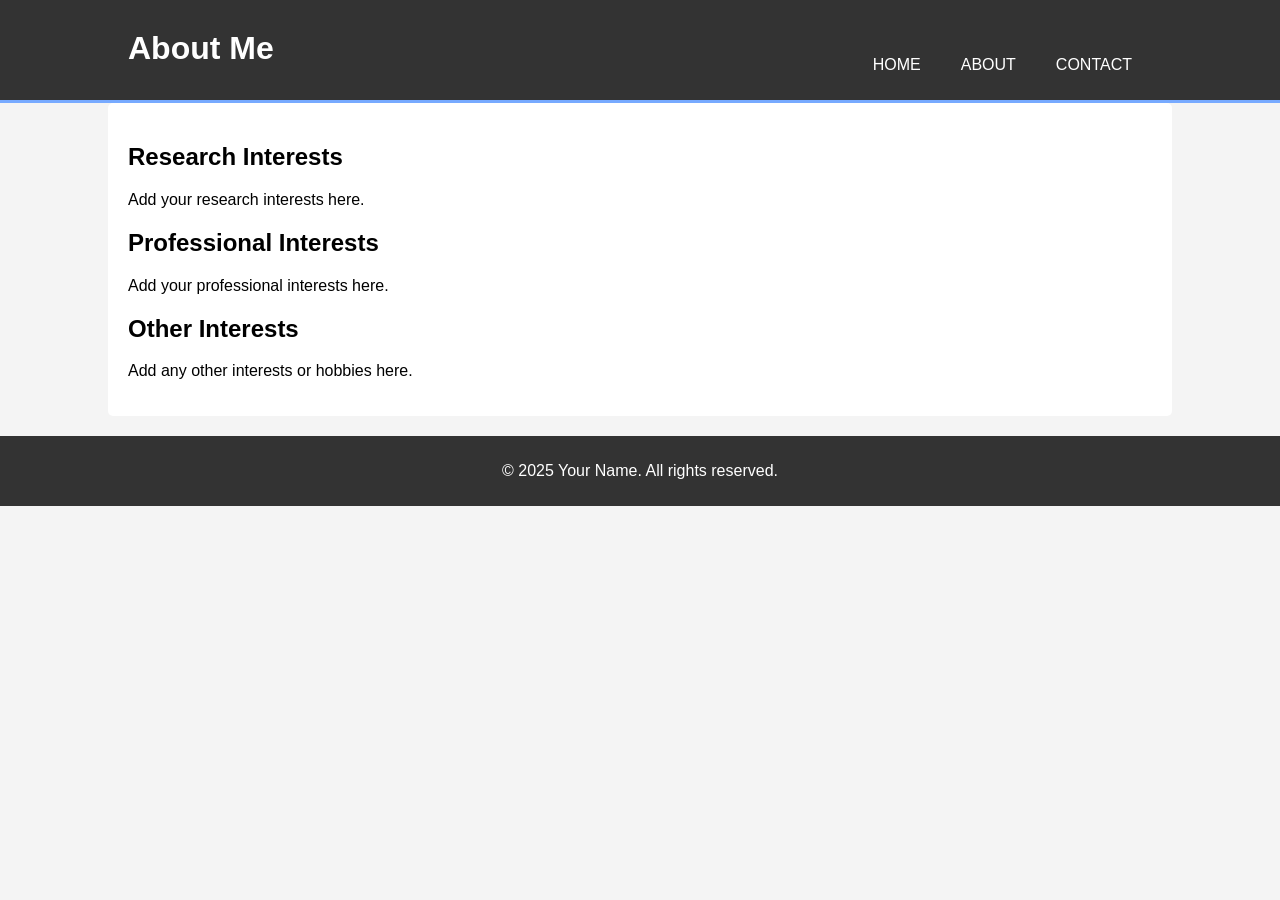
==== index.html @ 736c2801 "Create index.html" ====
<!DOCTYPE html>
<html lang="en">
<head>
    <meta charset="UTF-8">
    <meta name="viewport" content="width=device-width, initial-scale=1.0">
    <title>About Me</title>
    <style>
        body {
            font-family: Arial, sans-serif;
            margin: 0;
            padding: 0;
            background-color: #f4f4f4;
        }
        .container {
            width: 80%;
            margin: auto;
            overflow: hidden;
        }
        header {
            background: #333;
            color: #fff;
            padding-top: 30px;
            min-height: 70px;
            border-bottom: #77aaff 3px solid;
        }
        header a {
            color: #fff;
            text-decoration: none;
            text-transform: uppercase;
            font-size: 16px;
        }
        header ul {
            padding: 0;
            list-style: none;
        }
        header li {
            float: left;
            display: inline;
            padding: 0 20px 0 20px;
        }
        header #branding {
            float: left;
        }
        header #branding h1 {
            margin: 0;
        }
        header nav {
            float: right;
            margin-top: 10px;
        }
        section {
            padding: 20px;
            margin: 20px 0;
            background: #fff;
            border-radius: 5px;
        }
        footer {
            background: #333;
            color: #fff;
            text-align: center;
            padding: 10px;
            margin-top: 20px;
        }
    </style>
</head>
<body>
    <header>
        <div class="container">
            <div id="branding">
                <h1>About Me</h1>
            </div>
            <nav>
                <ul>
                    <li><a href="index.html">Home</a></li>
                    <li><a href="about.html">About</a></li>
                    <li><a href="contact.html">Contact</a></li>
                </ul>
            </nav>
        </div>
    </header>
    <section class="container">
        <h2>Research Interests</h2>
        <p>Add your research interests here.</p>
        <h2>Professional Interests</h2>
        <p>Add your professional interests here.</p>
        <h2>Other Interests</h2>
        <p>Add any other interests or hobbies here.</p>
    </section>
    <footer>
        <p>© 2025 Your Name. All rights reserved.</p>
    </footer>
</body>
</html>
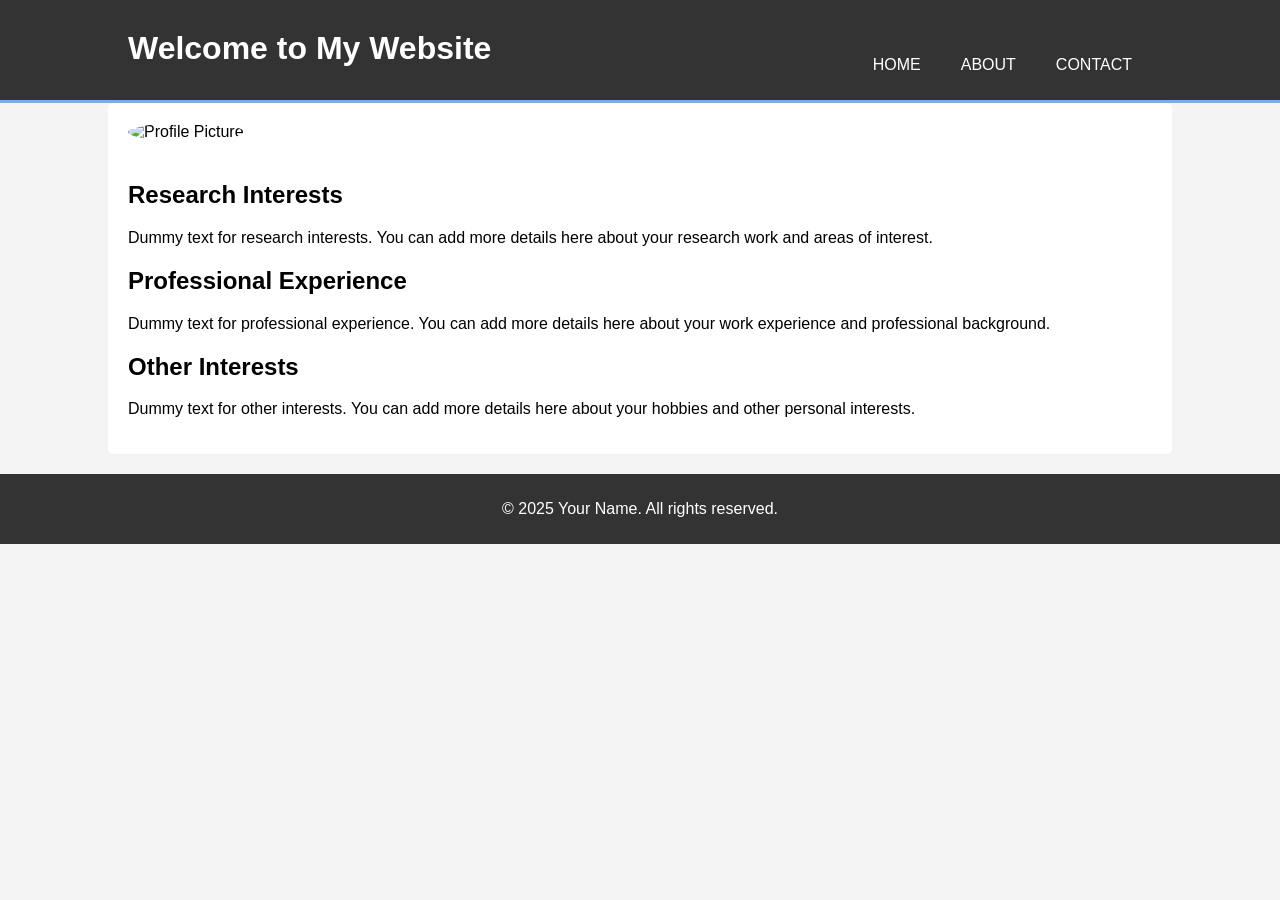
==== commit 2e8e1b10: "Update index.html" ====
--- a/index.html
+++ b/index.html
@@ -3,7 +3,7 @@
 <head>
     <meta charset="UTF-8">
     <meta name="viewport" content="width=device-width, initial-scale=1.0">
-    <title>About Me</title>
+    <title>Home</title>
     <style>
         body {
             font-family: Arial, sans-serif;
@@ -61,13 +61,19 @@
             padding: 10px;
             margin-top: 20px;
         }
+        .profile-pic {
+            width: 150px;
+            height: 150px;
+            border-radius: 50%;
+            margin-bottom: 20px;
+        }
     </style>
 </head>
 <body>
     <header>
         <div class="container">
             <div id="branding">
-                <h1>About Me</h1>
+                <h1>Welcome to My Website</h1>
             </div>
             <nav>
                 <ul>
@@ -79,12 +85,13 @@
         </div>
     </header>
     <section class="container">
+        <img src="path/to/your/profile-pic.jpg" alt="Profile Picture" class="profile-pic">
         <h2>Research Interests</h2>
-        <p>Add your research interests here.</p>
-        <h2>Professional Interests</h2>
-        <p>Add your professional interests here.</p>
+        <p>Dummy text for research interests. You can add more details here about your research work and areas of interest.</p>
+        <h2>Professional Experience</h2>
+        <p>Dummy text for professional experience. You can add more details here about your work experience and professional background.</p>
         <h2>Other Interests</h2>
-        <p>Add any other interests or hobbies here.</p>
+        <p>Dummy text for other interests. You can add more details here about your hobbies and other personal interests.</p>
     </section>
     <footer>
         <p>© 2025 Your Name. All rights reserved.</p>
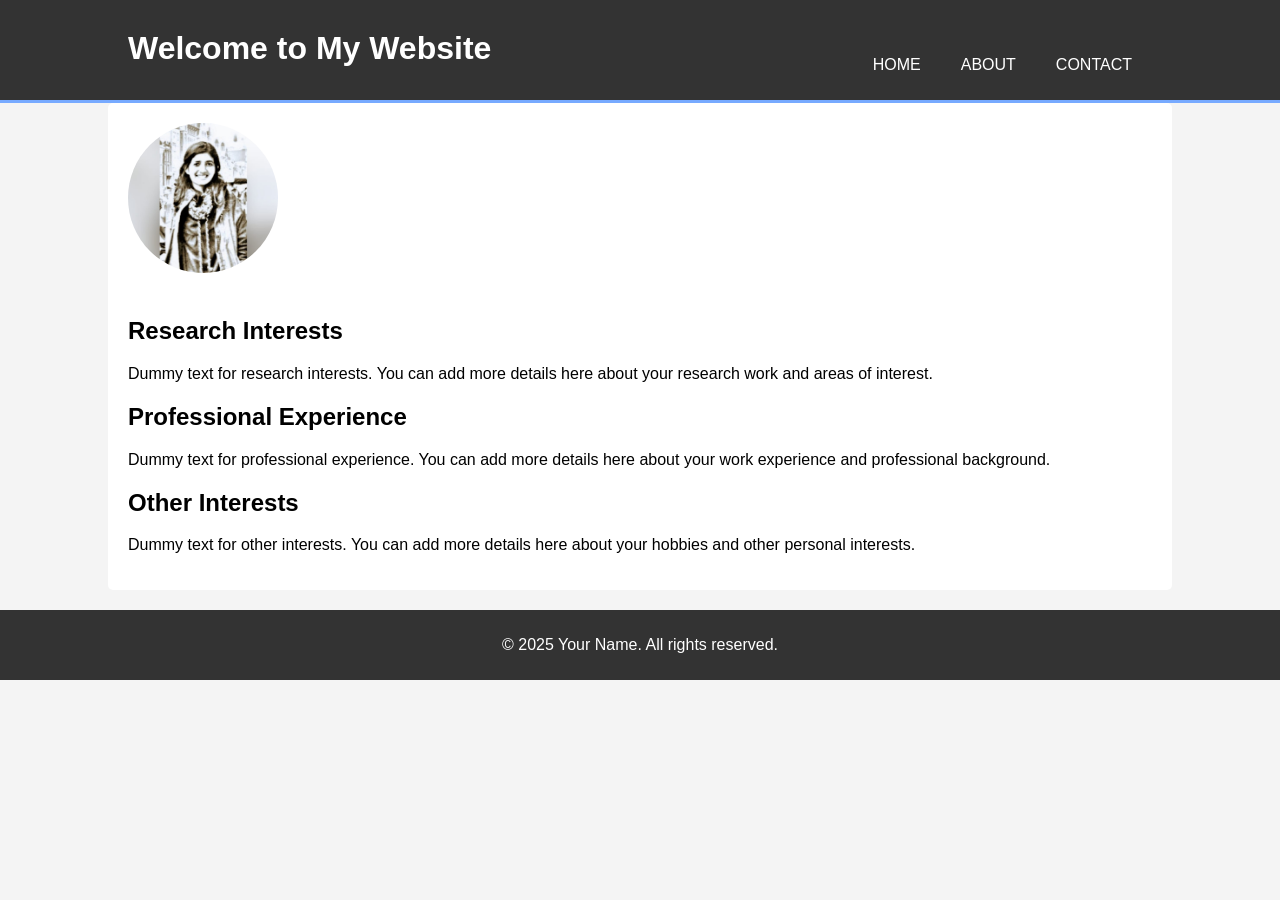
==== commit 53c422c9: "Update index.html" ====
--- a/index.html
+++ b/index.html
@@ -85,7 +85,7 @@
         </div>
     </header>
     <section class="container">
-        <img src="path/to/your/profile-pic.jpg" alt="Profile Picture" class="profile-pic">
+        <img src="profile.jpeg" alt="Profile Picture" class="profile-pic">
         <h2>Research Interests</h2>
         <p>Dummy text for research interests. You can add more details here about your research work and areas of interest.</p>
         <h2>Professional Experience</h2>
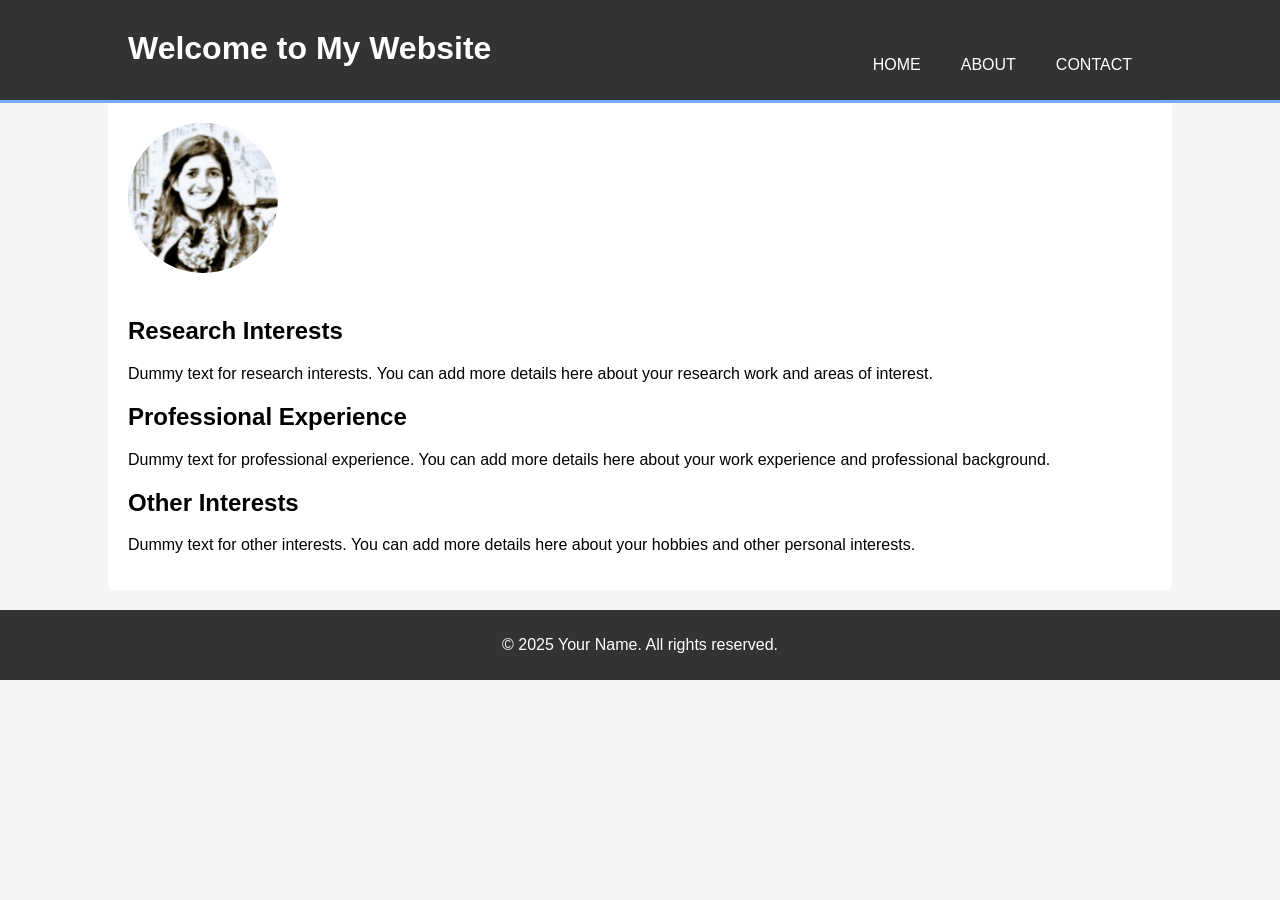
==== commit 3028a984: "Added profile pic" ====
--- a/index.html
+++ b/index.html
@@ -85,7 +85,7 @@
         </div>
     </header>
     <section class="container">
-        <img src="profile.jpeg" alt="Profile Picture" class="profile-pic">
+        <img src="profile-pic.jpeg" alt="Profile Picture" class="profile-pic">
         <h2>Research Interests</h2>
         <p>Dummy text for research interests. You can add more details here about your research work and areas of interest.</p>
         <h2>Professional Experience</h2>
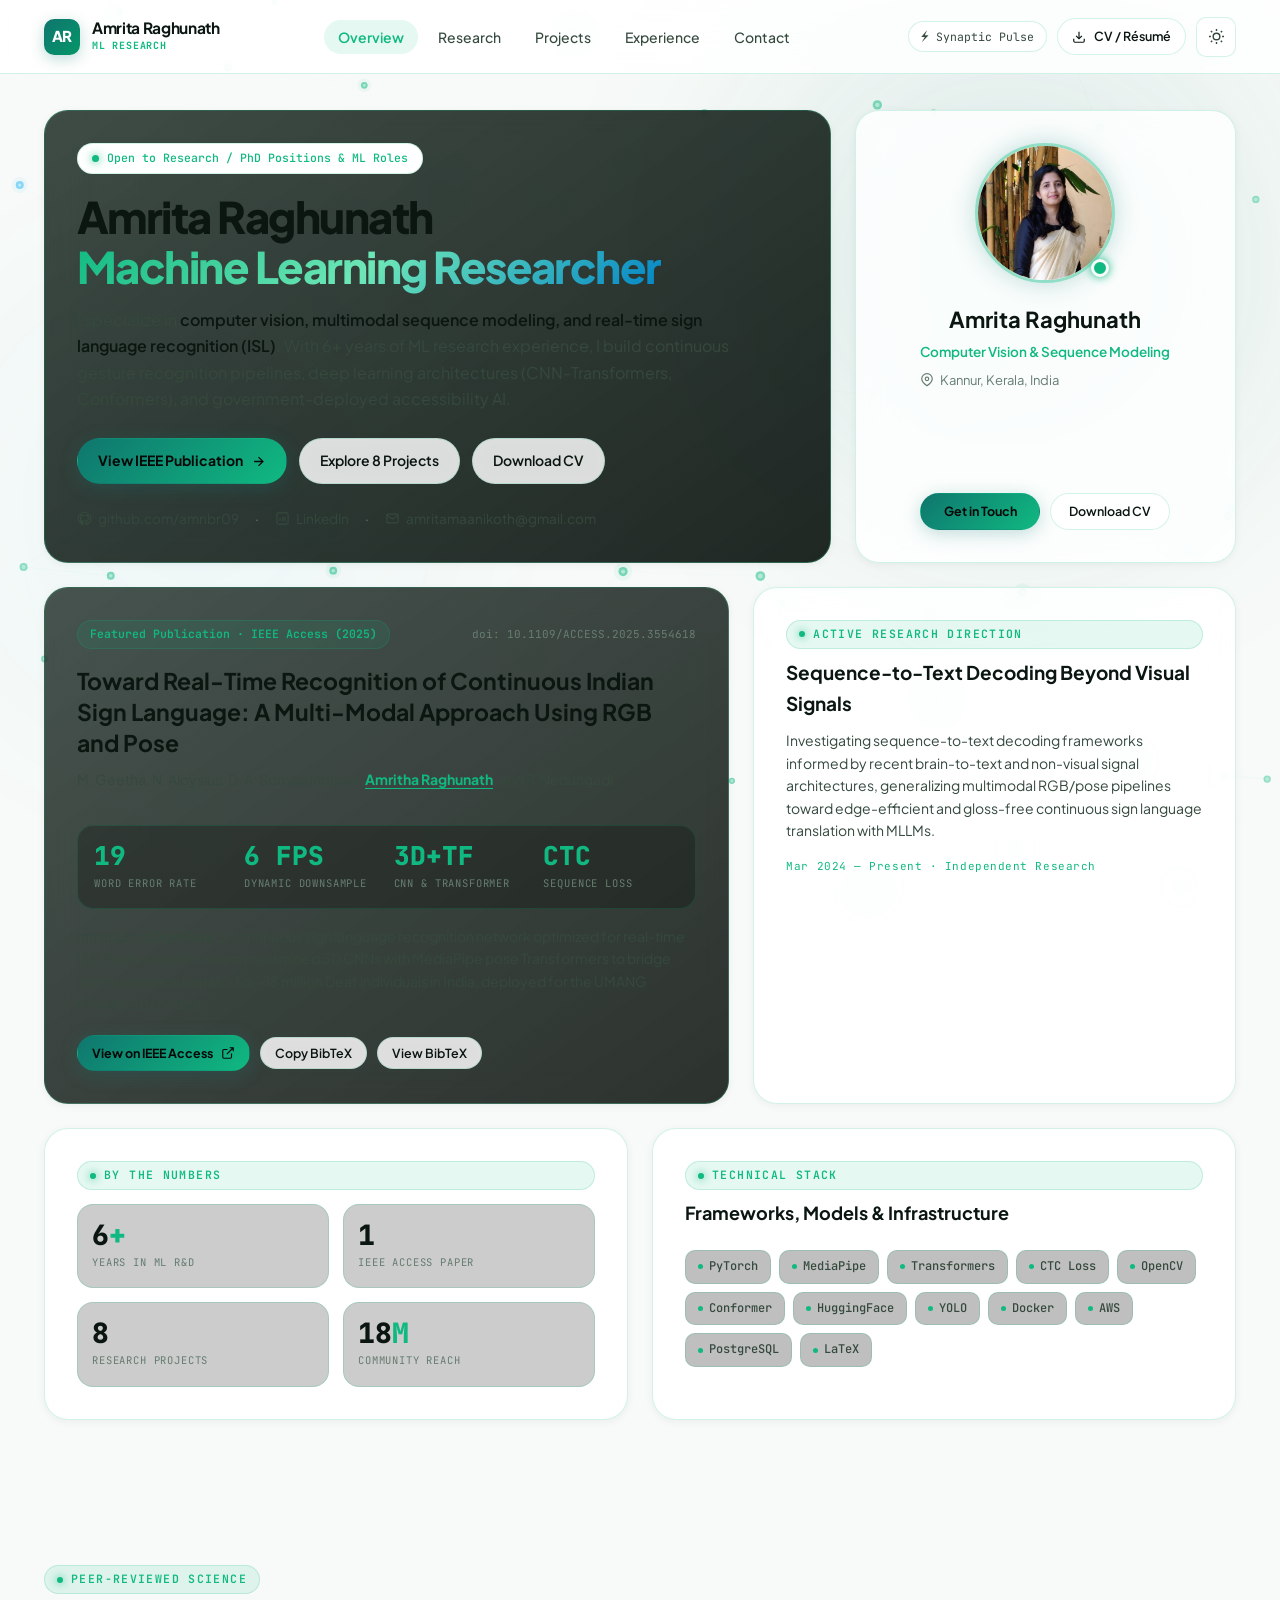
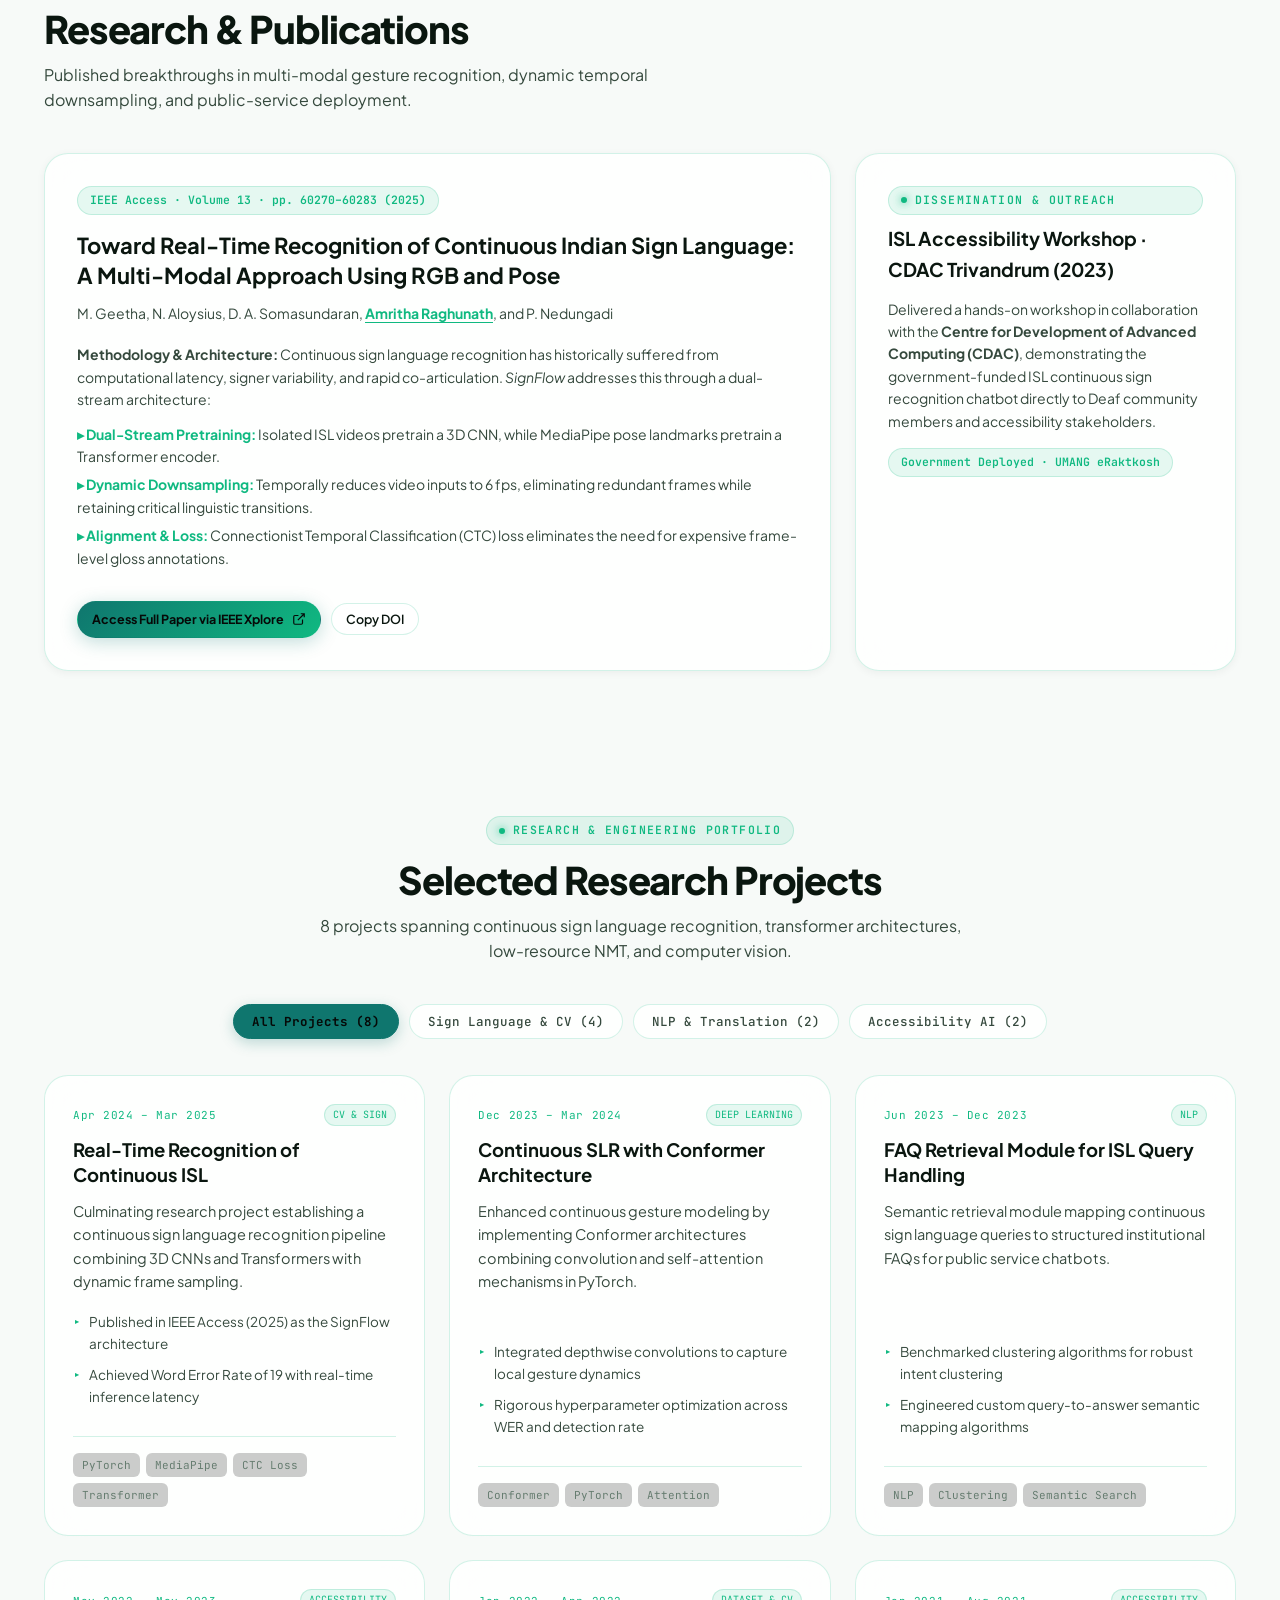
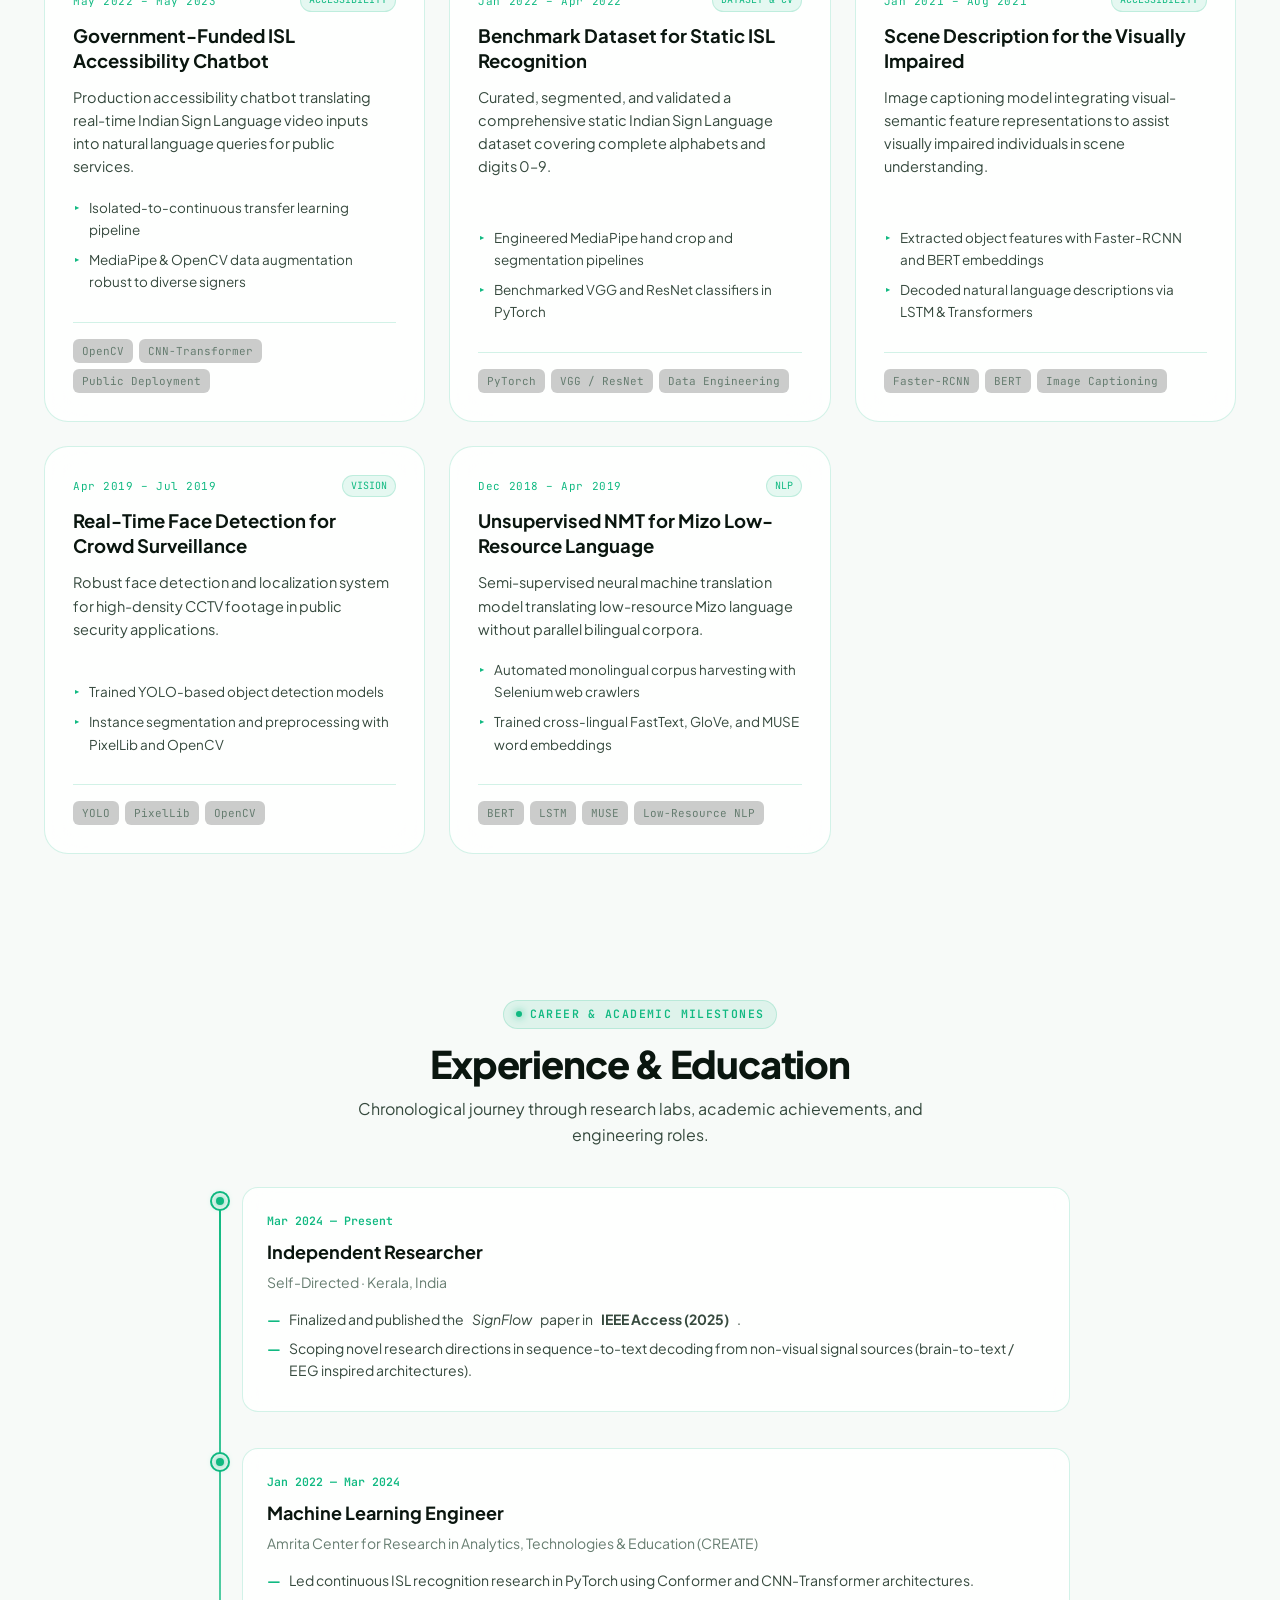
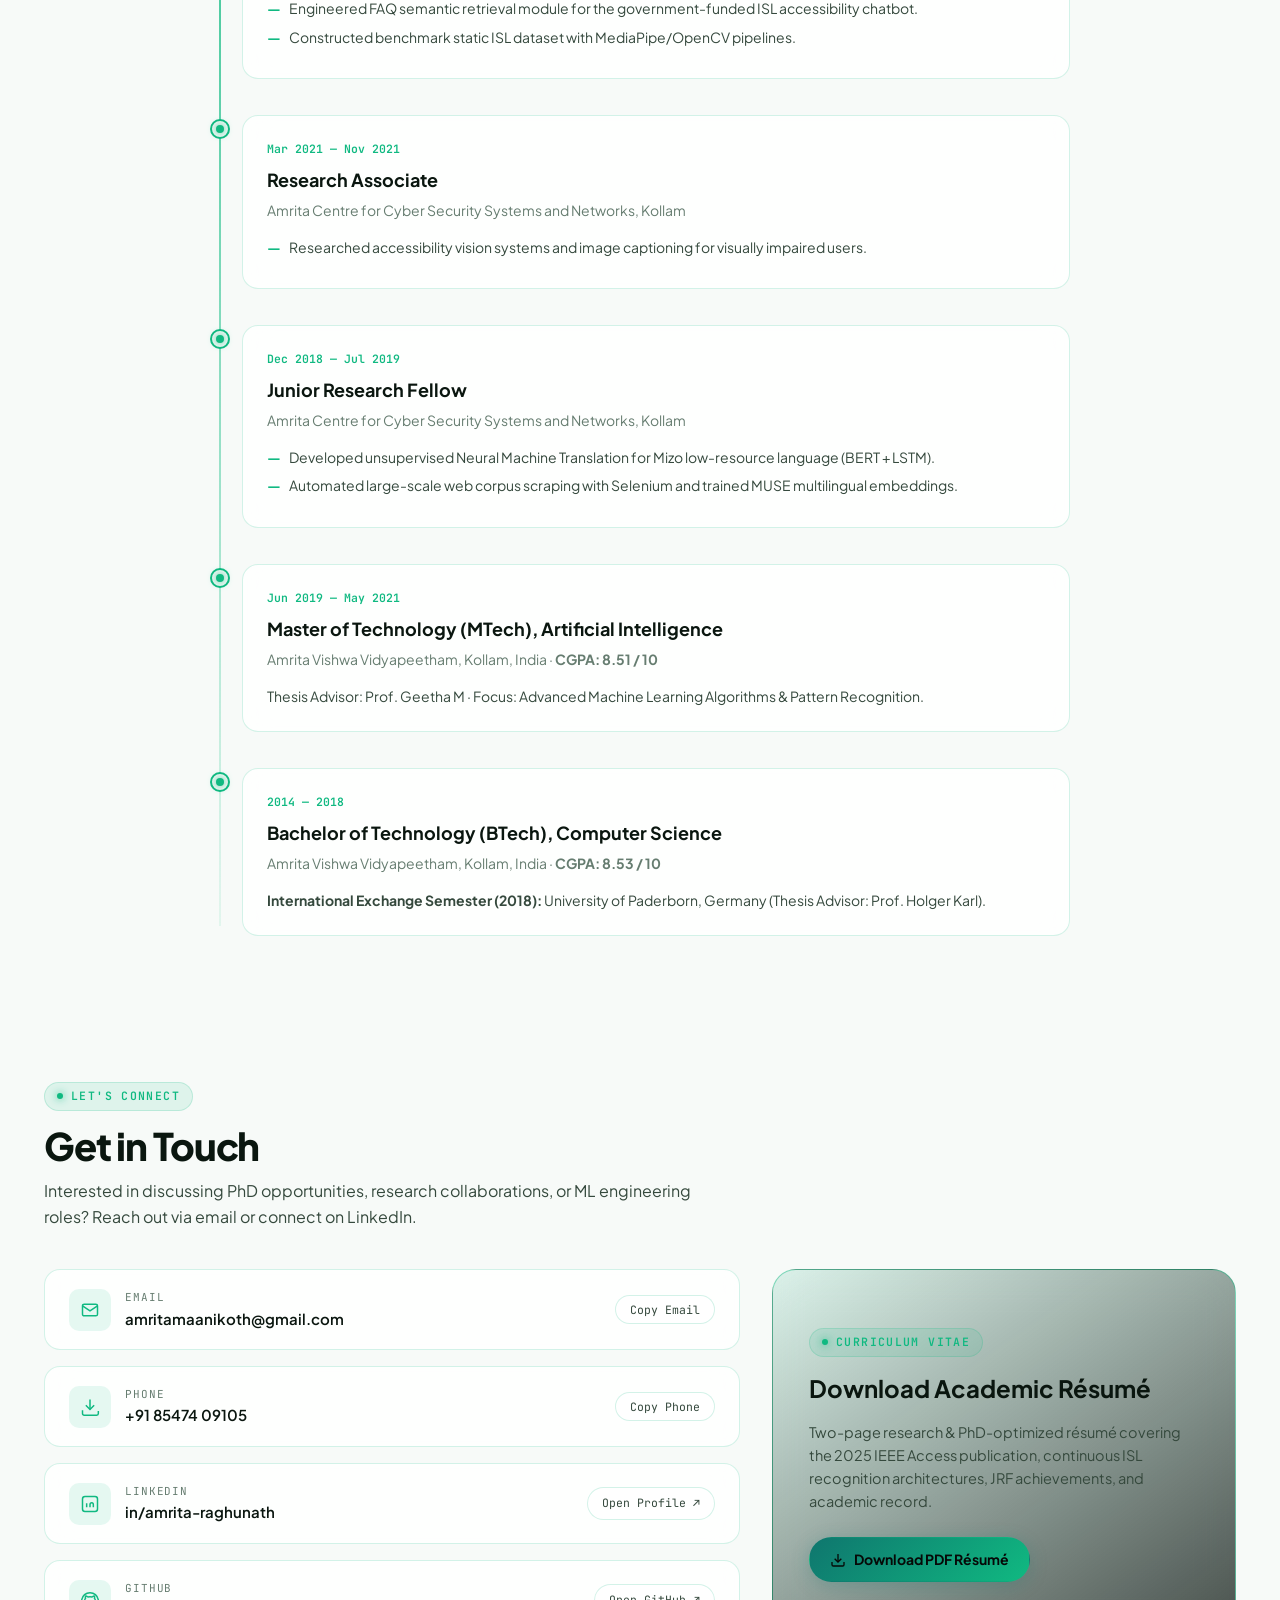
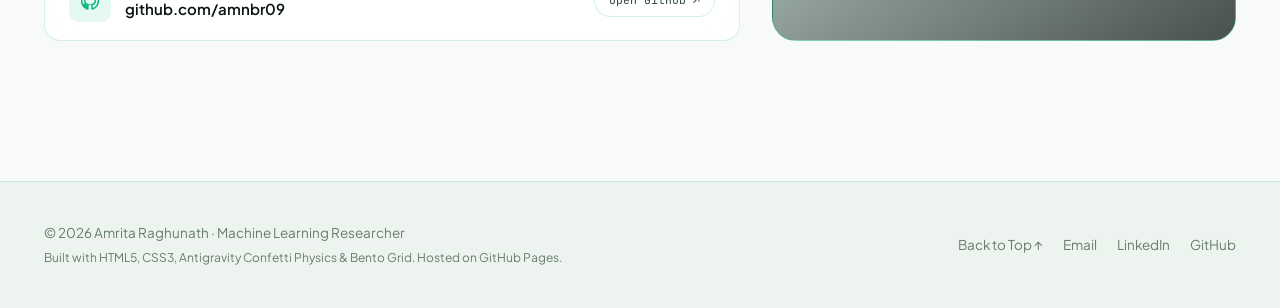
==== commit bb1bc1fd: "Update portfolio: Neural Network synaptic particle engine & direct Overview" ====
--- a/index.html
+++ b/index.html
@@ -1,100 +1,809 @@
 <!DOCTYPE html>
 <html lang="en">
 <head>
-    <meta charset="UTF-8">
-    <meta name="viewport" content="width=device-width, initial-scale=1.0">
-    <title>Home</title>
-    <style>
-        body {
-            font-family: Arial, sans-serif;
-            margin: 0;
-            padding: 0;
-            background-color: #f4f4f4;
-        }
-        .container {
-            width: 80%;
-            margin: auto;
-            overflow: hidden;
-        }
-        header {
-            background: #333;
-            color: #fff;
-            padding-top: 30px;
-            min-height: 70px;
-            border-bottom: #77aaff 3px solid;
-        }
-        header a {
-            color: #fff;
-            text-decoration: none;
-            text-transform: uppercase;
-            font-size: 16px;
-        }
-        header ul {
-            padding: 0;
-            list-style: none;
-        }
-        header li {
-            float: left;
-            display: inline;
-            padding: 0 20px 0 20px;
-        }
-        header #branding {
-            float: left;
-        }
-        header #branding h1 {
-            margin: 0;
-        }
-        header nav {
-            float: right;
-            margin-top: 10px;
-        }
-        section {
-            padding: 20px;
-            margin: 20px 0;
-            background: #fff;
-            border-radius: 5px;
-        }
-        footer {
-            background: #333;
-            color: #fff;
-            text-align: center;
-            padding: 10px;
-            margin-top: 20px;
-        }
-        .profile-pic {
-            width: 150px;
-            height: 150px;
-            border-radius: 50%;
-            margin-bottom: 20px;
-        }
-    </style>
+  <meta charset="UTF-8" />
+  <meta name="viewport" content="width=device-width, initial-scale=1.0" />
+  <title>Amrita Raghunath — Machine Learning Researcher | Computer Vision &amp; Accessibility AI</title>
+  <meta name="description" content="Amrita Raghunath — ML Researcher specializing in continuous sign language recognition (ISL), multimodal sequence modeling, and accessibility AI. Contributor to IEEE Access 2025." />
+  <meta name="keywords" content="Amrita Raghunath, Machine Learning, Computer Vision, Sign Language Recognition, Indian Sign Language, ISL, MediaPipe, PyTorch, Deep Learning, Accessibility AI, NLP" />
+  <meta name="author" content="Amrita Raghunath" />
+
+  <!-- Open Graph / Meta -->
+  <meta property="og:title" content="Amrita Raghunath — Machine Learning Researcher" />
+  <meta property="og:description" content="Multimodal deep learning systems for real-time sign language recognition, computer vision, and accessibility AI." />
+  <meta property="og:type" content="website" />
+  <meta property="og:url" content="https://amnbr09.github.io" />
+
+  <!-- Favicon -->
+  <link rel="icon" href="assets/favicon.svg" type="image/svg+xml" />
+
+  <!-- Stylesheet -->
+  <link rel="stylesheet" href="styles.css" />
 </head>
 <body>
-    <header>
-        <div class="container">
-            <div id="branding">
-                <h1>Welcome to My Website</h1>
-            </div>
-            <nav>
-                <ul>
-                    <li><a href="index.html">Home</a></li>
-                    <li><a href="about.html">About</a></li>
-                    <li><a href="contact.html">Contact</a></li>
-                </ul>
-            </nav>
+
+  <!-- Ambient Glowing Mesh Layers -->
+  <div class="bg-ambient-layer">
+    <div class="bg-ambient-mesh"></div>
+    <div class="bg-ambient-mesh-2"></div>
+  </div>
+
+  <!-- Interactive Neural Network & Synaptic Flow Physics Canvas (Background Layer) -->
+  <div class="neural-canvas-container">
+    <canvas id="neural-canvas"></canvas>
+  </div>
+
+  <!-- =========================================================================
+       Navigation Header (Sticky Glassmorphism)
+       ========================================================================= -->
+  <header class="site-header">
+    <div class="container header-inner">
+      <a href="#overview" class="brand-logo" aria-label="Amrita Raghunath">
+        <div class="logo-badge">AR</div>
+        <div class="brand-title">
+          <span class="brand-name">Amrita Raghunath</span>
+          <span class="brand-sub">ML RESEARCH</span>
         </div>
-    </header>
-    <section class="container">
-        <img src="profile-pic.jpeg" alt="Profile Picture" class="profile-pic">
-        <h2>Research Interests</h2>
-        <p>Dummy text for research interests. You can add more details here about your research work and areas of interest.</p>
-        <h2>Professional Experience</h2>
-        <p>Dummy text for professional experience. You can add more details here about your work experience and professional background.</p>
-        <h2>Other Interests</h2>
-        <p>Dummy text for other interests. You can add more details here about your hobbies and other personal interests.</p>
-    </section>
-    <footer>
-        <p>© 2025 Your Name. All rights reserved.</p>
-    </footer>
+      </a>
+
+      <!-- Desktop Navigation Links -->
+      <nav>
+        <ul class="nav-menu" id="nav-menu">
+          <li><a href="#overview" class="nav-link active">Overview</a></li>
+          <li><a href="#research" class="nav-link">Research</a></li>
+          <li><a href="#projects" class="nav-link">Projects</a></li>
+          <li><a href="#experience" class="nav-link">Experience</a></li>
+          <li><a href="#contact" class="nav-link">Contact</a></li>
+        </ul>
+      </nav>
+
+      <!-- Header Action Controls -->
+      <div class="header-actions">
+        <!-- Interactive Neural Spike Wave Trigger -->
+        <button class="neural-pulse-btn" id="neural-wave-btn" title="Fire Synaptic Signal Wave">
+          <span class="pulse-icon">⚡</span>
+          <span>Synaptic Pulse</span>
+        </button>
+
+        <a href="assets/Amrita_Raghunath_Resume.pdf" class="btn btn-secondary btn-sm" download="Amrita_Raghunath_Resume.pdf">
+          <svg width="14" height="14" viewBox="0 0 24 24" fill="none" stroke="currentColor" stroke-width="2"><path d="M21 15v4a2 2 0 0 1-2 2H5a2 2 0 0 1-2-2v-4"/><polyline points="7 10 12 15 17 10"/><line x1="12" y1="15" x2="12" y2="3"/></svg>
+          <span>CV / Résumé</span>
+        </a>
+
+        <!-- Dark / Light Mode Toggle Button -->
+        <button class="btn-icon theme-toggle" id="theme-toggle-btn" aria-label="Toggle theme mode" title="Switch Theme">
+          <svg class="icon-moon" viewBox="0 0 24 24" fill="none" stroke="currentColor" stroke-width="1.8"><path d="M21 12.8A9 9 0 1 1 11.2 3a7 7 0 0 0 9.8 9.8Z"/></svg>
+          <svg class="icon-sun" viewBox="0 0 24 24" fill="none" stroke="currentColor" stroke-width="1.8"><circle cx="12" cy="12" r="4.2"/><path d="M12 2.5v2.4M12 19.1v2.4M4.9 4.9l1.7 1.7M17.4 17.4l1.7 1.7M2.5 12h2.4M19.1 12h2.4M4.9 19.1l1.7-1.7M17.4 6.6l1.7-1.7"/></svg>
+        </button>
+
+        <!-- Mobile Menu Toggle Button -->
+        <button class="nav-toggle-btn" id="nav-toggle-btn" aria-label="Open mobile navigation menu">
+          <span></span>
+          <span></span>
+          <span></span>
+        </button>
+      </div>
+    </div>
+  </header>
+
+  <!-- =========================================================================
+       Section 1: Overview & Bento Grid (Starts directly here)
+       ========================================================================= -->
+  <section class="section section-top-overview" id="overview">
+    <div class="container">
+      <div class="bento-grid">
+        
+        <!-- 1. Hero Intro Bento Card (Span-8) -->
+        <article class="bento-card card-intro-hero span-8">
+          <div class="bento-card-content">
+            <div class="status-badge">
+              <span class="live-dot"></span>
+              <span>Open to Research / PhD Positions &amp; ML Roles</span>
+            </div>
+
+            <h1 class="hero-main-title">
+              Amrita Raghunath <br />
+              <span class="gradient-text">Machine Learning Researcher</span>
+            </h1>
+
+            <p class="hero-lead-text">
+              I specialize in <strong>computer vision, multimodal sequence modeling, and real-time sign language recognition (ISL)</strong>. With 6+ years of ML research experience, I build continuous gesture recognition pipelines, deep learning architectures (CNN-Transformers, Conformers), and government-deployed accessibility AI.
+            </p>
+
+            <div class="hero-actions-row">
+              <a href="#research" class="btn btn-primary">
+                <span>View IEEE Publication</span>
+                <svg width="15" height="15" viewBox="0 0 24 24" fill="none" stroke="currentColor" stroke-width="2.2"><path d="M5 12h14M12 5l7 7-7 7"/></svg>
+              </a>
+              <a href="#projects" class="btn btn-secondary">
+                <span>Explore 8 Projects</span>
+              </a>
+              <a href="assets/Amrita_Raghunath_Resume.pdf" class="btn btn-secondary" download="Amrita_Raghunath_Resume.pdf">
+                <span>Download CV</span>
+              </a>
+            </div>
+
+            <div class="hero-social-links">
+              <a href="https://github.com/amnbr09" target="_blank" rel="noopener">
+                <svg viewBox="0 0 24 24" fill="none" stroke="currentColor" stroke-width="1.8"><path d="M12 2a10 10 0 0 0-3.16 19.5c.5.1.68-.22.68-.48v-1.7c-2.78.6-3.37-1.34-3.37-1.34-.46-1.16-1.11-1.47-1.11-1.47-.9-.62.07-.6.07-.6 1 .07 1.53 1.03 1.53 1.03.9 1.52 2.34 1.08 2.91.83.09-.65.35-1.08.63-1.33-2.22-.25-4.56-1.11-4.56-4.93 0-1.09.39-1.98 1.03-2.68-.1-.25-.45-1.27.1-2.65 0 0 .84-.27 2.75 1.02a9.5 9.5 0 0 1 5 0c1.9-1.3 2.75-1.02 2.75-1.02.55 1.38.2 2.4.1 2.65.64.7 1.03 1.59 1.03 2.68 0 3.83-2.34 4.67-4.57 4.92.36.31.68.92.68 1.85v2.74c0 .27.18.58.69.48A10 10 0 0 0 12 2Z"/></svg>
+                <span>github.com/amnbr09</span>
+              </a>
+              <span>·</span>
+              <a href="https://www.linkedin.com/in/amrita-raghunath-b744a0153/" target="_blank" rel="noopener">
+                <svg viewBox="0 0 24 24" fill="none" stroke="currentColor" stroke-width="1.8"><rect x="3" y="3" width="18" height="18" rx="3"/><path d="M8 11v5M8 8v.01M12 16v-3.2c0-1.5 1-2.3 2.2-2.3S16 11.3 16 12.8V16"/></svg>
+                <span>LinkedIn</span>
+              </a>
+              <span>·</span>
+              <a href="mailto:amritamaanikoth@gmail.com">
+                <svg viewBox="0 0 24 24" fill="none" stroke="currentColor" stroke-width="1.8"><rect x="3" y="5" width="18" height="14" rx="2"/><path d="m3 7 9 6 9-6"/></svg>
+                <span>amritamaanikoth@gmail.com</span>
+              </a>
+            </div>
+          </div>
+        </article>
+
+        <!-- 2. Profile Bento Card (Span-4) -->
+        <article class="bento-card card-profile span-4">
+          <div class="bento-card-content">
+            <div class="profile-avatar-wrapper">
+              <img src="assets/amrita-profile.jpg" alt="Amrita Raghunath" class="profile-avatar-img" />
+              <div class="profile-status-ring" title="Active"></div>
+            </div>
+
+            <h2 class="profile-name">Amrita Raghunath</h2>
+            <p class="profile-role">Computer Vision &amp; Sequence Modeling</p>
+            <span class="profile-loc">
+              <svg viewBox="0 0 24 24" fill="none" stroke="currentColor" stroke-width="2"><path d="M21 10c0 6-9 12-9 12S3 16 3 10a9 9 0 0 1 18 0Z"/><circle cx="12" cy="10" r="3"/></svg>
+              Kannur, Kerala, India
+            </span>
+
+            <div style="display: flex; gap: 10px; justify-content: center; width: 100%; margin-top: auto;">
+              <a href="#contact" class="btn btn-primary btn-sm" style="flex: 1;">Get in Touch</a>
+              <a href="assets/Amrita_Raghunath_Resume.pdf" class="btn btn-secondary btn-sm" download style="flex: 1;">Download CV</a>
+            </div>
+          </div>
+        </article>
+
+        <!-- 3. Featured Publication Bento Card (Span-7) -->
+        <article class="bento-card card-featured-pub span-7">
+          <div class="bento-card-content">
+            <div class="pub-tag-row">
+              <span class="pub-journal-badge">Featured Publication · IEEE Access (2025)</span>
+              <span class="pub-doi">doi: 10.1109/ACCESS.2025.3554618</span>
+            </div>
+
+            <h3 class="pub-title">
+              Toward Real-Time Recognition of Continuous Indian Sign Language: A Multi-Modal Approach Using RGB and Pose
+            </h3>
+
+            <p class="pub-authors">
+              M. Geetha, N. Aloysius, D. A. Somasundaran, <strong>Amritha Raghunath</strong>, and P. Nedungadi
+            </p>
+
+            <!-- Metrics Strip -->
+            <div class="metrics-strip">
+              <div class="metric-item">
+                <span class="metric-value">19</span>
+                <span class="metric-label">Word Error Rate</span>
+              </div>
+              <div class="metric-item">
+                <span class="metric-value">6 FPS</span>
+                <span class="metric-label">Dynamic Downsample</span>
+              </div>
+              <div class="metric-item">
+                <span class="metric-value">3D+TF</span>
+                <span class="metric-label">CNN &amp; Transformer</span>
+              </div>
+              <div class="metric-item">
+                <span class="metric-value">CTC</span>
+                <span class="metric-label">Sequence Loss</span>
+              </div>
+            </div>
+
+            <p class="pub-abstract">
+              Introduces <strong>SignFlow</strong>, a continuous sign language recognition network optimized for real-time ISL. Fuses isolated-video pre-trained 3D CNNs with MediaPipe pose Transformers to bridge communication barriers for ~18 million Deaf individuals in India, deployed for the UMANG eRaktkosh chatbot.
+            </p>
+
+            <div class="pub-actions-row">
+              <a href="https://doi.org/10.1109/ACCESS.2025.3554618" target="_blank" rel="noopener" class="btn btn-primary btn-sm">
+                <span>View on IEEE Access</span>
+                <svg width="14" height="14" viewBox="0 0 24 24" fill="none" stroke="currentColor" stroke-width="2"><path d="M18 13v6a2 2 0 0 1-2 2H5a2 2 0 0 1-2-2V8a2 2 0 0 1 2-2h6M15 3h6v6M10 14L21 3"/></svg>
+              </a>
+              <button class="btn btn-secondary btn-sm" id="copy-bibtex-btn">Copy BibTeX</button>
+              <button class="btn btn-secondary btn-sm" id="toggle-bibtex-btn">View BibTeX</button>
+            </div>
+
+            <!-- Hidden / Expandable BibTeX snippet -->
+            <pre class="bibtex-box" id="bibtex-content" style="display: none;">@article{geetha2025signflow,
+  title   = {Toward Real-Time Recognition of Continuous Indian Sign Language: A Multi-Modal Approach Using RGB and Pose},
+  author  = {Geetha, M. and Aloysius, Neena and Somasundaran, Darshik A. and Raghunath, Amritha and Nedungadi, Prema},
+  journal = {IEEE Access},
+  volume  = {13},
+  pages   = {60270--60283},
+  year    = {2025},
+  doi     = {10.1109/ACCESS.2025.3554618}
+}</pre>
+          </div>
+        </article>
+
+        <!-- 4. Active Research Scoping (Span-5) -->
+        <article class="bento-card span-5">
+          <div class="bento-card-content">
+            <span class="section-tag" style="margin-bottom: 8px;">Active Research Direction</span>
+            <h3 style="font-size: 19px; font-weight: 700; margin-bottom: 10px; color: var(--text-primary);">
+              Sequence-to-Text Decoding Beyond Visual Signals
+            </h3>
+            <p style="font-size: 14px; color: var(--text-secondary); line-height: 1.6; margin-bottom: 16px;">
+              Investigating sequence-to-text decoding frameworks informed by recent brain-to-text and non-visual signal architectures, generalizing multimodal RGB/pose pipelines toward edge-efficient and gloss-free continuous sign language translation with MLLMs.
+            </p>
+            <span class="project-timeline">Mar 2024 — Present · Independent Research</span>
+          </div>
+        </article>
+
+        <!-- 5. Research Numbers & Impact (Span-6) -->
+        <article class="bento-card span-6">
+          <div class="bento-card-content">
+            <span class="section-tag" style="margin-bottom: 8px;">By The Numbers</span>
+            <div class="stats-grid" style="margin-top: 6px;">
+              <div class="stat-box">
+                <div class="stat-num">6<span>+</span></div>
+                <div class="stat-lbl">Years in ML R&amp;D</div>
+              </div>
+              <div class="stat-box">
+                <div class="stat-num">1</div>
+                <div class="stat-lbl">IEEE Access Paper</div>
+              </div>
+              <div class="stat-box">
+                <div class="stat-num">8</div>
+                <div class="stat-lbl">Research Projects</div>
+              </div>
+              <div class="stat-box">
+                <div class="stat-num">18<span>M</span></div>
+                <div class="stat-lbl">Community Reach</div>
+              </div>
+            </div>
+          </div>
+        </article>
+
+        <!-- 6. Core Tech Stack & Frameworks (Span-6) -->
+        <article class="bento-card span-6">
+          <div class="bento-card-content">
+            <span class="section-tag" style="margin-bottom: 8px;">Technical Stack</span>
+            <h3 style="font-size: 18px; font-weight: 700; margin-bottom: 10px; color: var(--text-primary);">
+              Frameworks, Models &amp; Infrastructure
+            </h3>
+            <div class="tech-pill-container">
+              <span class="tech-pill"><span class="dot"></span>PyTorch</span>
+              <span class="tech-pill"><span class="dot"></span>MediaPipe</span>
+              <span class="tech-pill"><span class="dot"></span>Transformers</span>
+              <span class="tech-pill"><span class="dot"></span>CTC Loss</span>
+              <span class="tech-pill"><span class="dot"></span>OpenCV</span>
+              <span class="tech-pill"><span class="dot"></span>Conformer</span>
+              <span class="tech-pill"><span class="dot"></span>HuggingFace</span>
+              <span class="tech-pill"><span class="dot"></span>YOLO</span>
+              <span class="tech-pill"><span class="dot"></span>Docker</span>
+              <span class="tech-pill"><span class="dot"></span>AWS</span>
+              <span class="tech-pill"><span class="dot"></span>PostgreSQL</span>
+              <span class="tech-pill"><span class="dot"></span>LaTeX</span>
+            </div>
+          </div>
+        </article>
+
+      </div>
+    </div>
+  </section>
+
+  <!-- =========================================================================
+       Section 2: Research & Publications
+       ========================================================================= -->
+  <section class="section" id="research">
+    <div class="container">
+      <div class="section-head">
+        <span class="section-tag">Peer-Reviewed Science</span>
+        <h2 class="section-title">Research &amp; Publications</h2>
+        <p class="section-desc">
+          Published breakthroughs in multi-modal gesture recognition, dynamic temporal downsampling, and public-service deployment.
+        </p>
+      </div>
+
+      <div class="bento-grid">
+        <!-- SignFlow Full Feature Article (Span-8) -->
+        <article class="bento-card span-8">
+          <div class="bento-card-content">
+            <div class="pub-tag-row">
+              <span class="pub-journal-badge">IEEE Access · Volume 13 · pp. 60270–60283 (2025)</span>
+            </div>
+
+            <h3 style="font-size: 22px; font-weight: 700; color: var(--text-primary); margin-bottom: 12px; line-height: 1.35;">
+              Toward Real-Time Recognition of Continuous Indian Sign Language: A Multi-Modal Approach Using RGB and Pose
+            </h3>
+
+            <p class="pub-authors">
+              M. Geetha, N. Aloysius, D. A. Somasundaran, <strong>Amritha Raghunath</strong>, and P. Nedungadi
+            </p>
+
+            <div class="pub-abstract" style="margin-bottom: 20px;">
+              <p>
+                <strong>Methodology &amp; Architecture:</strong> Continuous sign language recognition has historically suffered from computational latency, signer variability, and rapid co-articulation. <em>SignFlow</em> addresses this through a dual-stream architecture:
+              </p>
+              <ul style="list-style: none; margin: 12px 0; padding-left: 0;">
+                <li style="margin-bottom: 6px; font-size: 14px; color: var(--text-secondary);">
+                  <strong style="color: var(--accent-light);">▸ Dual-Stream Pretraining:</strong> Isolated ISL videos pretrain a 3D CNN, while MediaPipe pose landmarks pretrain a Transformer encoder.
+                </li>
+                <li style="margin-bottom: 6px; font-size: 14px; color: var(--text-secondary);">
+                  <strong style="color: var(--accent-light);">▸ Dynamic Downsampling:</strong> Temporally reduces video inputs to 6 fps, eliminating redundant frames while retaining critical linguistic transitions.
+                </li>
+                <li style="margin-bottom: 6px; font-size: 14px; color: var(--text-secondary);">
+                  <strong style="color: var(--accent-light);">▸ Alignment &amp; Loss:</strong> Connectionist Temporal Classification (CTC) loss eliminates the need for expensive frame-level gloss annotations.
+                </li>
+              </ul>
+            </div>
+
+            <div class="pub-actions-row">
+              <a href="https://doi.org/10.1109/ACCESS.2025.3554618" target="_blank" rel="noopener" class="btn btn-primary btn-sm">
+                <span>Access Full Paper via IEEE Xplore</span>
+                <svg width="14" height="14" viewBox="0 0 24 24" fill="none" stroke="currentColor" stroke-width="2"><path d="M18 13v6a2 2 0 0 1-2 2H5a2 2 0 0 1-2-2V8a2 2 0 0 1 2-2h6M15 3h6v6M10 14L21 3"/></svg>
+              </a>
+              <button class="btn btn-secondary btn-sm" data-copy="10.1109/ACCESS.2025.3554618">Copy DOI</button>
+            </div>
+          </div>
+        </article>
+
+        <!-- Outreach & Dissemination Card (Span-4) -->
+        <article class="bento-card span-4">
+          <div class="bento-card-content">
+            <span class="section-tag" style="margin-bottom: 8px;">Dissemination &amp; Outreach</span>
+            <h3 style="font-size: 19px; font-weight: 700; color: var(--text-primary); margin-bottom: 12px;">
+              ISL Accessibility Workshop · CDAC Trivandrum (2023)
+            </h3>
+            <p style="font-size: 14px; color: var(--text-secondary); line-height: 1.6; margin-bottom: 16px;">
+              Delivered a hands-on workshop in collaboration with the <strong>Centre for Development of Advanced Computing (CDAC)</strong>, demonstrating the government-funded ISL continuous sign recognition chatbot directly to Deaf community members and accessibility stakeholders.
+            </p>
+            <div class="pub-journal-badge" style="width: fit-content;">Government Deployed · UMANG eRaktkosh</div>
+          </div>
+        </article>
+      </div>
+    </div>
+  </section>
+
+  <!-- =========================================================================
+       Section 3: Projects Portfolio
+       ========================================================================= -->
+  <section class="section" id="projects">
+    <div class="container">
+      <div class="section-head center">
+        <span class="section-tag">Research &amp; Engineering Portfolio</span>
+        <h2 class="section-title">Selected Research Projects</h2>
+        <p class="section-desc">
+          8 projects spanning continuous sign language recognition, transformer architectures, low-resource NMT, and computer vision.
+        </p>
+      </div>
+
+      <!-- Filter Controls -->
+      <div class="project-filters">
+        <button class="filter-btn active" data-filter="all">All Projects (8)</button>
+        <button class="filter-btn" data-filter="sign-language">Sign Language &amp; CV (4)</button>
+        <button class="filter-btn" data-filter="nlp">NLP &amp; Translation (2)</button>
+        <button class="filter-btn" data-filter="accessibility">Accessibility AI (2)</button>
+      </div>
+
+      <div class="projects-grid">
+        <!-- Project 1 -->
+        <article class="project-card" data-category="sign-language">
+          <div class="project-card-content">
+            <div class="project-header">
+              <span class="project-timeline">Apr 2024 – Mar 2025</span>
+              <span class="project-category-badge">CV &amp; Sign</span>
+            </div>
+            <h3 class="project-title">Real-Time Recognition of Continuous ISL</h3>
+            <p class="project-desc">
+              Culminating research project establishing a continuous sign language recognition pipeline combining 3D CNNs and Transformers with dynamic frame sampling.
+            </p>
+            <ul class="project-bullet-list">
+              <li>Published in IEEE Access (2025) as the SignFlow architecture</li>
+              <li>Achieved Word Error Rate of 19 with real-time inference latency</li>
+            </ul>
+            <div class="project-tags">
+              <span class="project-tag">PyTorch</span>
+              <span class="project-tag">MediaPipe</span>
+              <span class="project-tag">CTC Loss</span>
+              <span class="project-tag">Transformer</span>
+            </div>
+          </div>
+        </article>
+
+        <!-- Project 2 -->
+        <article class="project-card" data-category="sign-language">
+          <div class="project-card-content">
+            <div class="project-header">
+              <span class="project-timeline">Dec 2023 – Mar 2024</span>
+              <span class="project-category-badge">Deep Learning</span>
+            </div>
+            <h3 class="project-title">Continuous SLR with Conformer Architecture</h3>
+            <p class="project-desc">
+              Enhanced continuous gesture modeling by implementing Conformer architectures combining convolution and self-attention mechanisms in PyTorch.
+            </p>
+            <ul class="project-bullet-list">
+              <li>Integrated depthwise convolutions to capture local gesture dynamics</li>
+              <li>Rigorous hyperparameter optimization across WER and detection rate</li>
+            </ul>
+            <div class="project-tags">
+              <span class="project-tag">Conformer</span>
+              <span class="project-tag">PyTorch</span>
+              <span class="project-tag">Attention</span>
+            </div>
+          </div>
+        </article>
+
+        <!-- Project 3 -->
+        <article class="project-card" data-category="nlp">
+          <div class="project-card-content">
+            <div class="project-header">
+              <span class="project-timeline">Jun 2023 – Dec 2023</span>
+              <span class="project-category-badge">NLP</span>
+            </div>
+            <h3 class="project-title">FAQ Retrieval Module for ISL Query Handling</h3>
+            <p class="project-desc">
+              Semantic retrieval module mapping continuous sign language queries to structured institutional FAQs for public service chatbots.
+            </p>
+            <ul class="project-bullet-list">
+              <li>Benchmarked clustering algorithms for robust intent clustering</li>
+              <li>Engineered custom query-to-answer semantic mapping algorithms</li>
+            </ul>
+            <div class="project-tags">
+              <span class="project-tag">NLP</span>
+              <span class="project-tag">Clustering</span>
+              <span class="project-tag">Semantic Search</span>
+            </div>
+          </div>
+        </article>
+
+        <!-- Project 4 -->
+        <article class="project-card" data-category="accessibility">
+          <div class="project-card-content">
+            <div class="project-header">
+              <span class="project-timeline">May 2022 – May 2023</span>
+              <span class="project-category-badge">Accessibility</span>
+            </div>
+            <h3 class="project-title">Government-Funded ISL Accessibility Chatbot</h3>
+            <p class="project-desc">
+              Production accessibility chatbot translating real-time Indian Sign Language video inputs into natural language queries for public services.
+            </p>
+            <ul class="project-bullet-list">
+              <li>Isolated-to-continuous transfer learning pipeline</li>
+              <li>MediaPipe &amp; OpenCV data augmentation robust to diverse signers</li>
+            </ul>
+            <div class="project-tags">
+              <span class="project-tag">OpenCV</span>
+              <span class="project-tag">CNN-Transformer</span>
+              <span class="project-tag">Public Deployment</span>
+            </div>
+          </div>
+        </article>
+
+        <!-- Project 5 -->
+        <article class="project-card" data-category="sign-language">
+          <div class="project-card-content">
+            <div class="project-header">
+              <span class="project-timeline">Jan 2022 – Apr 2022</span>
+              <span class="project-category-badge">Dataset &amp; CV</span>
+            </div>
+            <h3 class="project-title">Benchmark Dataset for Static ISL Recognition</h3>
+            <p class="project-desc">
+              Curated, segmented, and validated a comprehensive static Indian Sign Language dataset covering complete alphabets and digits 0–9.
+            </p>
+            <ul class="project-bullet-list">
+              <li>Engineered MediaPipe hand crop and segmentation pipelines</li>
+              <li>Benchmarked VGG and ResNet classifiers in PyTorch</li>
+            </ul>
+            <div class="project-tags">
+              <span class="project-tag">PyTorch</span>
+              <span class="project-tag">VGG / ResNet</span>
+              <span class="project-tag">Data Engineering</span>
+            </div>
+          </div>
+        </article>
+
+        <!-- Project 6 -->
+        <article class="project-card" data-category="accessibility">
+          <div class="project-card-content">
+            <div class="project-header">
+              <span class="project-timeline">Jan 2021 – Aug 2021</span>
+              <span class="project-category-badge">Accessibility</span>
+            </div>
+            <h3 class="project-title">Scene Description for the Visually Impaired</h3>
+            <p class="project-desc">
+              Image captioning model integrating visual-semantic feature representations to assist visually impaired individuals in scene understanding.
+            </p>
+            <ul class="project-bullet-list">
+              <li>Extracted object features with Faster-RCNN and BERT embeddings</li>
+              <li>Decoded natural language descriptions via LSTM &amp; Transformers</li>
+            </ul>
+            <div class="project-tags">
+              <span class="project-tag">Faster-RCNN</span>
+              <span class="project-tag">BERT</span>
+              <span class="project-tag">Image Captioning</span>
+            </div>
+          </div>
+        </article>
+
+        <!-- Project 7 -->
+        <article class="project-card" data-category="sign-language">
+          <div class="project-card-content">
+            <div class="project-header">
+              <span class="project-timeline">Apr 2019 – Jul 2019</span>
+              <span class="project-category-badge">Vision</span>
+            </div>
+            <h3 class="project-title">Real-Time Face Detection for Crowd Surveillance</h3>
+            <p class="project-desc">
+              Robust face detection and localization system for high-density CCTV footage in public security applications.
+            </p>
+            <ul class="project-bullet-list">
+              <li>Trained YOLO-based object detection models</li>
+              <li>Instance segmentation and preprocessing with PixelLib and OpenCV</li>
+            </ul>
+            <div class="project-tags">
+              <span class="project-tag">YOLO</span>
+              <span class="project-tag">PixelLib</span>
+              <span class="project-tag">OpenCV</span>
+            </div>
+          </div>
+        </article>
+
+        <!-- Project 8 -->
+        <article class="project-card" data-category="nlp">
+          <div class="project-card-content">
+            <div class="project-header">
+              <span class="project-timeline">Dec 2018 – Apr 2019</span>
+              <span class="project-category-badge">NLP</span>
+            </div>
+            <h3 class="project-title">Unsupervised NMT for Mizo Low-Resource Language</h3>
+            <p class="project-desc">
+              Semi-supervised neural machine translation model translating low-resource Mizo language without parallel bilingual corpora.
+            </p>
+            <ul class="project-bullet-list">
+              <li>Automated monolingual corpus harvesting with Selenium web crawlers</li>
+              <li>Trained cross-lingual FastText, GloVe, and MUSE word embeddings</li>
+            </ul>
+            <div class="project-tags">
+              <span class="project-tag">BERT</span>
+              <span class="project-tag">LSTM</span>
+              <span class="project-tag">MUSE</span>
+              <span class="project-tag">Low-Resource NLP</span>
+            </div>
+          </div>
+        </article>
+      </div>
+    </div>
+  </section>
+
+  <!-- =========================================================================
+       Section 4: Experience & Education Timeline
+       ========================================================================= -->
+  <section class="section" id="experience">
+    <div class="container">
+      <div class="section-head center">
+        <span class="section-tag">Career &amp; Academic Milestones</span>
+        <h2 class="section-title">Experience &amp; Education</h2>
+        <p class="section-desc">
+          Chronological journey through research labs, academic achievements, and engineering roles.
+        </p>
+      </div>
+
+      <div class="timeline-container">
+        <!-- Item 1: Independent Researcher -->
+        <div class="timeline-item">
+          <div class="timeline-dot"></div>
+          <div class="timeline-content">
+            <div class="timeline-date">Mar 2024 — Present</div>
+            <h3 class="timeline-role">Independent Researcher</h3>
+            <div class="timeline-org">Self-Directed · Kerala, India</div>
+            <div class="timeline-body">
+              <ul>
+                <li>Finalized and published the <em>SignFlow</em> paper in <strong>IEEE Access (2025)</strong>.</li>
+                <li>Scoping novel research directions in sequence-to-text decoding from non-visual signal sources (brain-to-text / EEG inspired architectures).</li>
+              </ul>
+            </div>
+          </div>
+        </div>
+
+        <!-- Item 2: ML Engineer at CREATE -->
+        <div class="timeline-item">
+          <div class="timeline-dot"></div>
+          <div class="timeline-content">
+            <div class="timeline-date">Jan 2022 — Mar 2024</div>
+            <h3 class="timeline-role">Machine Learning Engineer</h3>
+            <div class="timeline-org">Amrita Center for Research in Analytics, Technologies &amp; Education (CREATE)</div>
+            <div class="timeline-body">
+              <ul>
+                <li>Led continuous ISL recognition research in PyTorch using Conformer and CNN-Transformer architectures.</li>
+                <li>Engineered FAQ semantic retrieval module for the government-funded ISL accessibility chatbot.</li>
+                <li>Constructed benchmark static ISL dataset with MediaPipe/OpenCV pipelines.</li>
+              </ul>
+            </div>
+          </div>
+        </div>
+
+        <!-- Item 3: Research Associate -->
+        <div class="timeline-item">
+          <div class="timeline-dot"></div>
+          <div class="timeline-content">
+            <div class="timeline-date">Mar 2021 — Nov 2021</div>
+            <h3 class="timeline-role">Research Associate</h3>
+            <div class="timeline-org">Amrita Centre for Cyber Security Systems and Networks, Kollam</div>
+            <div class="timeline-body">
+              <ul>
+                <li>Researched accessibility vision systems and image captioning for visually impaired users.</li>
+              </ul>
+            </div>
+          </div>
+        </div>
+
+        <!-- Item 4: Junior Research Fellow -->
+        <div class="timeline-item">
+          <div class="timeline-dot"></div>
+          <div class="timeline-content">
+            <div class="timeline-date">Dec 2018 — Jul 2019</div>
+            <h3 class="timeline-role">Junior Research Fellow</h3>
+            <div class="timeline-org">Amrita Centre for Cyber Security Systems and Networks, Kollam</div>
+            <div class="timeline-body">
+              <ul>
+                <li>Developed unsupervised Neural Machine Translation for Mizo low-resource language (BERT + LSTM).</li>
+                <li>Automated large-scale web corpus scraping with Selenium and trained MUSE multilingual embeddings.</li>
+              </ul>
+            </div>
+          </div>
+        </div>
+
+        <!-- Item 5: MTech AI -->
+        <div class="timeline-item">
+          <div class="timeline-dot"></div>
+          <div class="timeline-content">
+            <div class="timeline-date">Jun 2019 — May 2021</div>
+            <h3 class="timeline-role">Master of Technology (MTech), Artificial Intelligence</h3>
+            <div class="timeline-org">Amrita Vishwa Vidyapeetham, Kollam, India · <strong>CGPA: 8.51 / 10</strong></div>
+            <div class="timeline-body">
+              <p>Thesis Advisor: Prof. Geetha M · Focus: Advanced Machine Learning Algorithms &amp; Pattern Recognition.</p>
+            </div>
+          </div>
+        </div>
+
+        <!-- Item 6: BTech CS + Germany Exchange -->
+        <div class="timeline-item">
+          <div class="timeline-dot"></div>
+          <div class="timeline-content">
+            <div class="timeline-date">2014 — 2018</div>
+            <h3 class="timeline-role">Bachelor of Technology (BTech), Computer Science</h3>
+            <div class="timeline-org">Amrita Vishwa Vidyapeetham, Kollam, India · <strong>CGPA: 8.53 / 10</strong></div>
+            <div class="timeline-body">
+              <p><strong>International Exchange Semester (2018):</strong> University of Paderborn, Germany (Thesis Advisor: Prof. Holger Karl).</p>
+            </div>
+          </div>
+        </div>
+      </div>
+    </div>
+  </section>
+
+  <!-- =========================================================================
+       Section 5: Contact & Résumé
+       ========================================================================= -->
+  <section class="section" id="contact">
+    <div class="container">
+      <div class="section-head">
+        <span class="section-tag">Let's Connect</span>
+        <h2 class="section-title">Get in Touch</h2>
+        <p class="section-desc">
+          Interested in discussing PhD opportunities, research collaborations, or ML engineering roles? Reach out via email or connect on LinkedIn.
+        </p>
+      </div>
+
+      <div class="contact-grid-container">
+        <div class="contact-card-list">
+          <!-- Email Row -->
+          <div class="contact-row-item">
+            <div class="contact-row-left">
+              <div class="contact-icon-box">
+                <svg viewBox="0 0 24 24" fill="none" stroke="currentColor" stroke-width="1.8"><rect x="3" y="5" width="18" height="14" rx="2"/><path d="m3 7 9 6 9-6"/></svg>
+              </div>
+              <div class="contact-row-details">
+                <span class="contact-label">Email</span>
+                <span class="contact-val">amritamaanikoth@gmail.com</span>
+              </div>
+            </div>
+            <button class="copy-pill-btn" data-copy="amritamaanikoth@gmail.com">Copy Email</button>
+          </div>
+
+          <!-- Phone Row -->
+          <div class="contact-row-item">
+            <div class="contact-row-left">
+              <div class="contact-icon-box">
+                <svg viewBox="0 0 24 24" fill="none" stroke="currentColor" stroke-width="1.8"><path d="M22 16.9v3a2 2 0 0 1-2 2H5a2 2 0 0 1-2-2v-4"/><polyline points="7 10 12 15 17 10"/><line x1="12" y1="15" x2="12" y2="3"/></svg>
+              </div>
+              <div class="contact-row-details">
+                <span class="contact-label">Phone</span>
+                <span class="contact-val">+91 85474 09105</span>
+              </div>
+            </div>
+            <button class="copy-pill-btn" data-copy="+918547409105">Copy Phone</button>
+          </div>
+
+          <!-- LinkedIn Row -->
+          <div class="contact-row-item">
+            <div class="contact-row-left">
+              <div class="contact-icon-box">
+                <svg viewBox="0 0 24 24" fill="none" stroke="currentColor" stroke-width="1.8"><rect x="3" y="3" width="18" height="18" rx="3"/><path d="M8 11v5M8 8v.01M12 16v-3.2c0-1.5 1-2.3 2.2-2.3S16 11.3 16 12.8V16"/></svg>
+              </div>
+              <div class="contact-row-details">
+                <span class="contact-label">LinkedIn</span>
+                <span class="contact-val">in/amrita-raghunath</span>
+              </div>
+            </div>
+            <a href="https://www.linkedin.com/in/amrita-raghunath-b744a0153/" target="_blank" rel="noopener" class="copy-pill-btn">Open Profile ↗</a>
+          </div>
+
+          <!-- GitHub Row -->
+          <div class="contact-row-item">
+            <div class="contact-row-left">
+              <div class="contact-icon-box">
+                <svg viewBox="0 0 24 24" fill="none" stroke="currentColor" stroke-width="1.8"><path d="M12 2a10 10 0 0 0-3.16 19.5c.5.1.68-.22.68-.48v-1.7c-2.78.6-3.37-1.34-3.37-1.34-.46-1.16-1.11-1.47-1.11-1.47-.9-.62.07-.6.07-.6 1 .07 1.53 1.03 1.53 1.03.9 1.52 2.34 1.08 2.91.83.09-.65.35-1.08.63-1.33-2.22-.25-4.56-1.11-4.56-4.93 0-1.09.39-1.98 1.03-2.68-.1-.25-.45-1.27.1-2.65 0 0 .84-.27 2.75 1.02a9.5 9.5 0 0 1 5 0c1.9-1.3 2.75-1.02 2.75-1.02.55 1.38.2 2.4.1 2.65.64.7 1.03 1.59 1.03 2.68 0 3.83-2.34 4.67-4.57 4.92.36.31.68.92.68 1.85v2.74c0 .27.18.58.69.48A10 10 0 0 0 12 2Z"/></svg>
+              </div>
+              <div class="contact-row-details">
+                <span class="contact-label">GitHub</span>
+                <span class="contact-val">github.com/amnbr09</span>
+              </div>
+            </div>
+            <a href="https://github.com/amnbr09" target="_blank" rel="noopener" class="copy-pill-btn">Open GitHub ↗</a>
+          </div>
+        </div>
+
+        <!-- Résumé Download Card -->
+        <aside class="resume-download-card">
+          <span class="section-tag" style="margin-bottom: 12px; width: fit-content;">Curriculum Vitae</span>
+          <h3>Download Academic Résumé</h3>
+          <p>
+            Two-page research &amp; PhD-optimized résumé covering the 2025 IEEE Access publication, continuous ISL recognition architectures, JRF achievements, and academic record.
+          </p>
+          <a href="assets/Amrita_Raghunath_Resume.pdf" class="btn btn-primary" download="Amrita_Raghunath_Resume.pdf" style="width: fit-content;">
+            <svg width="16" height="16" viewBox="0 0 24 24" fill="none" stroke="currentColor" stroke-width="2"><path d="M21 15v4a2 2 0 0 1-2 2H5a2 2 0 0 1-2-2v-4"/><polyline points="7 10 12 15 17 10"/><line x1="12" y1="15" x2="12" y2="3"/></svg>
+            <span>Download PDF Résumé</span>
+          </a>
+        </aside>
+      </div>
+    </div>
+  </section>
+
+  <!-- =========================================================================
+       Toast Notification Banner
+       ========================================================================= -->
+  <div class="toast-container">
+    <div id="toast-banner" class="toast-msg">
+      <span class="toast-dot"></span>
+      <span id="toast-text">Copied to clipboard!</span>
+    </div>
+  </div>
+
+  <!-- =========================================================================
+       Site Footer
+       ========================================================================= -->
+  <footer class="site-footer">
+    <div class="container footer-inner">
+      <div>
+        <p>© 2026 Amrita Raghunath · Machine Learning Researcher</p>
+        <p style="font-size: 12px; color: var(--text-muted); margin-top: 4px;">
+          Built with HTML5, CSS3, Antigravity Confetti Physics &amp; Bento Grid. Hosted on GitHub Pages.
+        </p>
+      </div>
+
+      <ul class="footer-links">
+        <li><a href="#overview">Back to Top ↑</a></li>
+        <li><a href="mailto:amritamaanikoth@gmail.com">Email</a></li>
+        <li><a href="https://www.linkedin.com/in/amrita-raghunath-b744a0153/" target="_blank" rel="noopener">LinkedIn</a></li>
+        <li><a href="https://github.com/amnbr09" target="_blank" rel="noopener">GitHub</a></li>
+      </ul>
+    </div>
+  </footer>
+
+  <!-- Main JavaScript Bundle -->
+  <script src="script.js"></script>
 </body>
 </html>
--- a/styles.css
+++ b/styles.css
@@ -0,0 +1,1506 @@
+/* ==========================================================================
+   Amrita Raghunath — Modern Portfolio & Academic CV
+   Design System & Stylesheet (Dark & Light Mode, Glassmorphism, Bento Grid)
+   ========================================================================== */
+
+@import url('https://fonts.googleapis.com/css2?family=Plus+Jakarta+Sans:ital,wght@0,300;0,400;0,500;0,600;0,700;0,800;1,400;1,600&family=JetBrains+Mono:wght@400;500;600;700&family=Playfair+Display:ital,wght@0,600;1,600&display=swap');
+
+/* --------------------------------------------------------------------------
+   Design Tokens & CSS Variables
+   -------------------------------------------------------------------------- */
+:root {
+  /* Default: High-Contrast Dark Mode (Obsidian & Cyber Emerald) */
+  --bg-main: #060907;
+  --bg-secondary: #0b110e;
+  --bg-tertiary: #101914;
+  
+  --surface-glass: rgba(13, 23, 18, 0.72);
+  --surface-glass-hover: rgba(18, 34, 26, 0.88);
+  --surface-solid: #101c15;
+  --surface-border: rgba(52, 211, 153, 0.14);
+  --surface-border-hover: rgba(52, 211, 153, 0.42);
+  --surface-border-glow: rgba(52, 211, 153, 0.6);
+  
+  --text-primary: #F4FAF6;
+  --text-secondary: #A3B8AC;
+  --text-muted: #697E72;
+  
+  --accent-primary: #10B981;
+  --accent-light: #34D399;
+  --accent-glow: rgba(16, 185, 129, 0.35);
+  --accent-soft: rgba(16, 185, 129, 0.12);
+  --accent-cyan: #38BDF8;
+  --accent-amber: #FBBF24;
+  --accent-rose: #FB7185;
+  --accent-purple: #C084FC;
+  
+  --font-sans: 'Plus Jakarta Sans', -apple-system, BlinkMacSystemFont, 'Segoe UI', Roboto, sans-serif;
+  --font-mono: 'JetBrains Mono', 'IBM Plex Mono', 'Courier New', monospace;
+  --font-serif: 'Playfair Display', Georgia, serif;
+  
+  --radius-xs: 6px;
+  --radius-sm: 10px;
+  --radius-md: 16px;
+  --radius-lg: 24px;
+  --radius-full: 9999px;
+  
+  --shadow-sm: 0 2px 8px rgba(0, 0, 0, 0.3);
+  --shadow-md: 0 8px 30px rgba(0, 0, 0, 0.45);
+  --shadow-glow: 0 0 35px -5px var(--accent-glow);
+  
+  --nav-height: 74px;
+  --transition-fast: 0.18s cubic-bezier(0.16, 1, 0.3, 1);
+  --transition-base: 0.28s cubic-bezier(0.16, 1, 0.3, 1);
+  --transition-smooth: 0.45s cubic-bezier(0.16, 1, 0.3, 1);
+
+  color-scheme: dark;
+}
+
+[data-theme="light"] {
+  --bg-main: #F7FAF8;
+  --bg-secondary: #EDF3EF;
+  --bg-tertiary: #E1EBE4;
+  
+  --surface-glass: rgba(255, 255, 255, 0.85);
+  --surface-glass-hover: rgba(255, 255, 255, 0.98);
+  --surface-solid: #FFFFFF;
+  --surface-border: rgba(16, 185, 129, 0.18);
+  --surface-border-hover: rgba(16, 185, 129, 0.45);
+  --surface-border-glow: rgba(16, 185, 129, 0.6);
+  
+  --text-primary: #0A160F;
+  --text-secondary: #35493D;
+  --text-muted: #667D70;
+  
+  --accent-primary: #0F766E;
+  --accent-light: #10B981;
+  --accent-glow: rgba(15, 118, 110, 0.25);
+  --accent-soft: rgba(16, 185, 129, 0.1);
+  --accent-cyan: #0284C7;
+  --accent-amber: #D97706;
+  --accent-rose: #E11D48;
+  --accent-purple: #9333EA;
+  
+  --shadow-sm: 0 2px 8px rgba(10, 22, 15, 0.05);
+  --shadow-md: 0 12px 35px -10px rgba(10, 22, 15, 0.12);
+  --shadow-glow: 0 0 25px -5px rgba(16, 185, 129, 0.25);
+
+  color-scheme: light;
+}
+
+/* --------------------------------------------------------------------------
+   Reset & Global Styles
+   -------------------------------------------------------------------------- */
+*, *::before, *::after {
+  box-sizing: border-box;
+  margin: 0;
+  padding: 0;
+}
+
+html {
+  scroll-behavior: smooth;
+  scroll-padding-top: calc(var(--nav-height) + 16px);
+  -webkit-text-size-adjust: 100%;
+}
+
+body {
+  background-color: var(--bg-main);
+  color: var(--text-primary);
+  font-family: var(--font-sans);
+  font-size: 15.5px;
+  line-height: 1.65;
+  overflow-x: hidden;
+  position: relative;
+  min-height: 100vh;
+  -webkit-font-smoothing: antialiased;
+  -moz-osx-font-smoothing: grayscale;
+  transition: background-color var(--transition-smooth), color var(--transition-smooth);
+}
+
+::selection {
+  background: var(--accent-light);
+  color: #060907;
+}
+
+a {
+  color: inherit;
+  text-decoration: none;
+  transition: color var(--transition-fast);
+}
+
+img {
+  max-width: 100%;
+  height: auto;
+  display: block;
+}
+
+button, input {
+  font-family: inherit;
+  color: inherit;
+}
+
+/* --------------------------------------------------------------------------
+   Background Ambient Mesh & Interactive Confetti Canvas Layer
+   -------------------------------------------------------------------------- */
+.bg-ambient-layer {
+  position: fixed;
+  top: 0;
+  left: 0;
+  width: 100vw;
+  height: 100vh;
+  pointer-events: none;
+  z-index: -2;
+  overflow: hidden;
+}
+
+.bg-ambient-mesh {
+  position: absolute;
+  top: -15%;
+  right: -10%;
+  width: 800px;
+  height: 800px;
+  background: radial-gradient(circle, var(--accent-glow) 0%, rgba(16, 185, 129, 0) 70%);
+  filter: blur(80px);
+  opacity: 0.55;
+  animation: floatAmbient 20s ease-in-out infinite alternate;
+}
+
+.bg-ambient-mesh-2 {
+  position: absolute;
+  bottom: 5%;
+  left: -12%;
+  width: 700px;
+  height: 700px;
+  background: radial-gradient(circle, rgba(56, 189, 248, 0.12) 0%, rgba(56, 189, 248, 0) 70%);
+  filter: blur(90px);
+  opacity: 0.45;
+  animation: floatAmbient 24s ease-in-out infinite alternate-reverse;
+}
+
+@keyframes floatAmbient {
+  0% { transform: translate(0, 0) scale(1); }
+  50% { transform: translate(-30px, 25px) scale(1.06); }
+  100% { transform: translate(25px, -20px) scale(0.95); }
+}
+
+/* Full-Screen Interactive Neural Network Canvas */
+.neural-canvas-container,
+.confetti-canvas-container {
+  position: fixed;
+  top: 0;
+  left: 0;
+  width: 100vw;
+  height: 100vh;
+  pointer-events: none;
+  z-index: 0;
+}
+
+#neural-canvas,
+#confetti-canvas {
+  width: 100%;
+  height: 100%;
+  display: block;
+}
+
+/* --------------------------------------------------------------------------
+   Layout Containers & Wrappers
+   -------------------------------------------------------------------------- */
+.container {
+  max-width: 1240px;
+  margin: 0 auto;
+  padding: 0 24px;
+  position: relative;
+  z-index: 1;
+}
+
+.section {
+  padding: 64px 0 80px;
+  position: relative;
+}
+
+.section-top-overview {
+  padding-top: 36px;
+}
+
+.section-head {
+  margin-bottom: 40px;
+}
+
+.section-head.center {
+  text-align: center;
+}
+
+.section-tag {
+  display: inline-flex;
+  align-items: center;
+  gap: 8px;
+  font-family: var(--font-mono);
+  font-size: 11.5px;
+  letter-spacing: 0.12em;
+  text-transform: uppercase;
+  color: var(--accent-light);
+  font-weight: 600;
+  margin-bottom: 12px;
+  background: var(--accent-soft);
+  padding: 4px 12px;
+  border-radius: var(--radius-full);
+  border: 1px solid var(--surface-border);
+}
+
+.section-tag::before {
+  content: '';
+  width: 6px;
+  height: 6px;
+  border-radius: 50%;
+  background-color: var(--accent-light);
+  box-shadow: 0 0 8px var(--accent-light);
+}
+
+.section-title {
+  font-size: clamp(26px, 3.8vw, 38px);
+  font-weight: 800;
+  letter-spacing: -0.03em;
+  line-height: 1.2;
+  color: var(--text-primary);
+}
+
+.section-desc {
+  font-size: 16px;
+  color: var(--text-secondary);
+  max-width: 650px;
+  margin-top: 10px;
+  line-height: 1.6;
+}
+
+.section-head.center .section-desc {
+  margin-left: auto;
+  margin-right: auto;
+}
+
+/* --------------------------------------------------------------------------
+   Navigation Bar (Sticky Glassmorphism)
+   -------------------------------------------------------------------------- */
+.site-header {
+  position: sticky;
+  top: 0;
+  left: 0;
+  width: 100%;
+  height: var(--nav-height);
+  z-index: 100;
+  backdrop-filter: blur(18px) saturate(180%);
+  -webkit-backdrop-filter: blur(18px) saturate(180%);
+  background: var(--surface-glass);
+  border-bottom: 1px solid var(--surface-border);
+  transition: all var(--transition-base);
+}
+
+.site-header.scrolled {
+  box-shadow: var(--shadow-md);
+  border-bottom-color: var(--surface-border-hover);
+}
+
+.header-inner {
+  display: flex;
+  align-items: center;
+  justify-content: space-between;
+  height: 100%;
+  gap: 20px;
+}
+
+.brand-logo {
+  display: flex;
+  align-items: center;
+  gap: 12px;
+  font-weight: 700;
+  font-size: 17px;
+  letter-spacing: -0.02em;
+  color: var(--text-primary);
+}
+
+.logo-badge {
+  width: 36px;
+  height: 36px;
+  border-radius: var(--radius-sm);
+  background: linear-gradient(135deg, var(--accent-primary), #059669);
+  display: grid;
+  place-items: center;
+  color: #FFFFFF;
+  font-weight: 800;
+  font-size: 15px;
+  box-shadow: 0 4px 14px var(--accent-glow);
+  transition: transform var(--transition-fast);
+}
+
+.brand-logo:hover .logo-badge {
+  transform: scale(1.06) rotate(3deg);
+}
+
+.brand-title {
+  display: flex;
+  flex-direction: column;
+}
+
+.brand-name {
+  font-size: 15.5px;
+  font-weight: 700;
+  line-height: 1.2;
+}
+
+.brand-sub {
+  font-family: var(--font-mono);
+  font-size: 10px;
+  color: var(--accent-light);
+  letter-spacing: 0.08em;
+  text-transform: uppercase;
+}
+
+.nav-menu {
+  display: flex;
+  align-items: center;
+  gap: 6px;
+  list-style: none;
+}
+
+.nav-link {
+  font-size: 14px;
+  font-weight: 500;
+  color: var(--text-secondary);
+  padding: 8px 14px;
+  border-radius: var(--radius-full);
+  transition: all var(--transition-fast);
+}
+
+.nav-link:hover {
+  color: var(--text-primary);
+  background: var(--accent-soft);
+}
+
+.nav-link.active {
+  color: var(--accent-light);
+  background: var(--accent-soft);
+  font-weight: 600;
+}
+
+.header-actions {
+  display: flex;
+  align-items: center;
+  gap: 10px;
+}
+
+/* --------------------------------------------------------------------------
+   Buttons & Micro-interactions
+   -------------------------------------------------------------------------- */
+.btn {
+  display: inline-flex;
+  align-items: center;
+  justify-content: center;
+  gap: 8px;
+  font-weight: 600;
+  font-size: 14px;
+  padding: 10px 20px;
+  border-radius: var(--radius-full);
+  cursor: pointer;
+  border: 1px solid transparent;
+  transition: all var(--transition-fast);
+  white-space: nowrap;
+  user-select: none;
+}
+
+.btn:active {
+  transform: scale(0.98);
+}
+
+.btn-primary {
+  background: linear-gradient(135deg, var(--accent-primary), var(--accent-light));
+  color: #060907;
+  font-weight: 700;
+  box-shadow: 0 4px 18px var(--accent-glow);
+}
+
+.btn-primary:hover {
+  box-shadow: 0 6px 24px var(--accent-glow);
+  transform: translateY(-2px);
+  filter: brightness(1.06);
+}
+
+.btn-secondary {
+  background: var(--surface-glass);
+  color: var(--text-primary);
+  border-color: var(--surface-border);
+  backdrop-filter: blur(12px);
+}
+
+.btn-secondary:hover {
+  background: var(--surface-glass-hover);
+  border-color: var(--surface-border-hover);
+  color: var(--accent-light);
+  transform: translateY(-2px);
+}
+
+.btn-sm {
+  padding: 7px 14px;
+  font-size: 12.5px;
+}
+
+.btn-icon {
+  width: 40px;
+  height: 40px;
+  padding: 0;
+  border-radius: var(--radius-sm);
+  background: var(--surface-glass);
+  border: 1px solid var(--surface-border);
+  display: grid;
+  place-items: center;
+  color: var(--text-secondary);
+  cursor: pointer;
+  transition: all var(--transition-fast);
+}
+
+.btn-icon:hover {
+  color: var(--accent-light);
+  border-color: var(--surface-border-hover);
+  background: var(--surface-glass-hover);
+  transform: translateY(-2px);
+}
+
+.btn-icon svg {
+  width: 19px;
+  height: 19px;
+}
+
+/* Dark / Light Toggle */
+.theme-toggle .icon-sun { display: none; }
+.theme-toggle .icon-moon { display: block; }
+[data-theme="light"] .theme-toggle .icon-sun { display: block; }
+[data-theme="light"] .theme-toggle .icon-moon { display: none; }
+
+/* Neural Pulse Trigger Button */
+.neural-pulse-btn,
+.confetti-burst-btn {
+  display: inline-flex;
+  align-items: center;
+  gap: 7px;
+  font-family: var(--font-mono);
+  font-size: 11.5px;
+  padding: 6px 12px;
+  border-radius: var(--radius-full);
+  background: var(--surface-glass);
+  border: 1px solid var(--surface-border);
+  color: var(--text-secondary);
+  cursor: pointer;
+  transition: all var(--transition-fast);
+}
+
+.neural-pulse-btn:hover,
+.confetti-burst-btn:hover {
+  border-color: var(--accent-light);
+  color: var(--accent-light);
+  background: var(--accent-soft);
+  box-shadow: 0 0 14px var(--accent-glow);
+}
+
+.neural-pulse-btn .pulse-icon {
+  font-size: 13px;
+  animation: pulseGlow 2s infinite ease-in-out;
+}
+
+@keyframes pulseGlow {
+  0%, 100% { transform: scale(1); opacity: 1; }
+  50% { transform: scale(1.3); opacity: 0.7; }
+}
+
+/* Mobile Nav Toggle */
+.nav-toggle-btn {
+  display: none;
+  flex-direction: column;
+  justify-content: center;
+  gap: 5px;
+  width: 40px;
+  height: 40px;
+  padding: 9px;
+  border-radius: var(--radius-sm);
+  background: var(--surface-glass);
+  border: 1px solid var(--surface-border);
+  cursor: pointer;
+}
+
+.nav-toggle-btn span {
+  display: block;
+  height: 2px;
+  width: 100%;
+  background: var(--text-primary);
+  border-radius: 2px;
+  transition: transform var(--transition-base), opacity var(--transition-base);
+}
+
+/* --------------------------------------------------------------------------
+   Bento Grid Layout System
+   -------------------------------------------------------------------------- */
+.bento-grid {
+  display: grid;
+  grid-template-columns: repeat(12, 1fr);
+  gap: 24px;
+}
+
+.bento-card {
+  position: relative;
+  background: var(--surface-glass);
+  border: 1px solid var(--surface-border);
+  border-radius: var(--radius-lg);
+  padding: 32px;
+  backdrop-filter: blur(18px) saturate(180%);
+  -webkit-backdrop-filter: blur(18px) saturate(180%);
+  box-shadow: var(--shadow-sm);
+  overflow: hidden;
+  transition: all var(--transition-base);
+  display: flex;
+  flex-direction: column;
+}
+
+/* Dynamic Spotlight Glow on Bento Cards */
+.bento-card::before {
+  content: '';
+  position: absolute;
+  top: 0;
+  left: 0;
+  right: 0;
+  bottom: 0;
+  background: radial-gradient(500px circle at var(--mouse-x, 50%) var(--mouse-y, 50%), rgba(52, 211, 153, 0.12), transparent 70%);
+  opacity: 0;
+  pointer-events: none;
+  transition: opacity 0.4s ease;
+  z-index: 1;
+}
+
+.bento-card:hover {
+  border-color: var(--surface-border-hover);
+  transform: translateY(-4px);
+  box-shadow: var(--shadow-md);
+}
+
+.bento-card:hover::before {
+  opacity: 1;
+}
+
+.bento-card-content {
+  position: relative;
+  z-index: 2;
+  height: 100%;
+  display: flex;
+  flex-direction: column;
+}
+
+/* Bento Span Modifiers */
+.span-12 { grid-column: span 12; }
+.span-8 { grid-column: span 8; }
+.span-7 { grid-column: span 7; }
+.span-6 { grid-column: span 6; }
+.span-5 { grid-column: span 5; }
+.span-4 { grid-column: span 4; }
+.span-3 { grid-column: span 3; }
+
+/* --------------------------------------------------------------------------
+   Special Bento Card Variants
+   -------------------------------------------------------------------------- */
+
+/* 1. Hero Intro Bento Card (Starts directly at top) */
+.card-intro-hero {
+  background: linear-gradient(145deg, rgba(16, 32, 24, 0.8), rgba(8, 16, 12, 0.9));
+  border-color: rgba(52, 211, 153, 0.28);
+}
+
+.status-badge {
+  display: inline-flex;
+  align-items: center;
+  gap: 8px;
+  font-family: var(--font-mono);
+  font-size: 11.5px;
+  font-weight: 500;
+  color: var(--accent-light);
+  background: var(--surface-solid);
+  padding: 5px 14px;
+  border-radius: var(--radius-full);
+  border: 1px solid var(--surface-border);
+  margin-bottom: 18px;
+  width: fit-content;
+}
+
+.status-badge .live-dot {
+  width: 7px;
+  height: 7px;
+  border-radius: 50%;
+  background: #10B981;
+  box-shadow: 0 0 10px #10B981;
+  animation: pulseDot 2s infinite ease-in-out;
+}
+
+@keyframes pulseDot {
+  0%, 100% { transform: scale(1); opacity: 1; }
+  50% { transform: scale(1.4); opacity: 0.6; }
+}
+
+.hero-main-title {
+  font-size: clamp(28px, 3.4vw, 44px);
+  font-weight: 800;
+  line-height: 1.16;
+  letter-spacing: -0.035em;
+  color: var(--text-primary);
+  margin-bottom: 14px;
+}
+
+.hero-main-title .gradient-text {
+  background: linear-gradient(135deg, var(--accent-light) 0%, #6EE7B7 50%, var(--accent-cyan) 100%);
+  -webkit-background-clip: text;
+  -webkit-text-fill-color: transparent;
+}
+
+.hero-lead-text {
+  font-size: 16px;
+  color: var(--text-secondary);
+  line-height: 1.65;
+  margin-bottom: 26px;
+  max-width: 680px;
+}
+
+.hero-lead-text strong {
+  color: var(--text-primary);
+  font-weight: 600;
+}
+
+.hero-actions-row {
+  display: flex;
+  align-items: center;
+  gap: 12px;
+  flex-wrap: wrap;
+  margin-bottom: 24px;
+}
+
+.hero-social-links {
+  display: flex;
+  align-items: center;
+  gap: 16px;
+  font-size: 13.5px;
+  color: var(--text-muted);
+  flex-wrap: wrap;
+}
+
+.hero-social-links a {
+  display: inline-flex;
+  align-items: center;
+  gap: 6px;
+  color: var(--text-secondary);
+  transition: color var(--transition-fast);
+}
+
+.hero-social-links a:hover {
+  color: var(--accent-light);
+}
+
+.hero-social-links a svg {
+  width: 15px;
+  height: 15px;
+}
+
+/* 2. Profile Bento Card */
+.card-profile {
+  text-align: center;
+  align-items: center;
+  justify-content: center;
+}
+
+.profile-avatar-wrapper {
+  position: relative;
+  width: 140px;
+  height: 140px;
+  margin: 0 auto 18px;
+}
+
+.profile-avatar-img {
+  width: 100%;
+  height: 100%;
+  object-fit: cover;
+  border-radius: 50%;
+  border: 3px solid var(--surface-border-hover);
+  box-shadow: 0 0 25px var(--accent-glow);
+}
+
+.profile-status-ring {
+  position: absolute;
+  bottom: 6px;
+  right: 6px;
+  width: 18px;
+  height: 18px;
+  border-radius: 50%;
+  background: #10B981;
+  border: 3px solid var(--bg-main);
+  box-shadow: 0 0 10px #10B981;
+}
+
+.profile-name {
+  font-size: 22px;
+  font-weight: 700;
+  color: var(--text-primary);
+  margin-bottom: 4px;
+}
+
+.profile-role {
+  font-size: 13.5px;
+  color: var(--accent-light);
+  font-weight: 600;
+  margin-bottom: 6px;
+}
+
+.profile-loc {
+  display: inline-flex;
+  align-items: center;
+  gap: 6px;
+  font-size: 13px;
+  color: var(--text-muted);
+  margin-bottom: 18px;
+}
+
+.profile-loc svg {
+  width: 14px;
+  height: 14px;
+}
+
+/* 3. Featured Publication Card */
+.card-featured-pub {
+  background: linear-gradient(145deg, rgba(13, 27, 20, 0.75), rgba(8, 15, 11, 0.85));
+  border-color: rgba(52, 211, 153, 0.25);
+}
+
+.pub-tag-row {
+  display: flex;
+  align-items: center;
+  justify-content: space-between;
+  gap: 12px;
+  margin-bottom: 16px;
+  flex-wrap: wrap;
+}
+
+.pub-journal-badge {
+  font-family: var(--font-mono);
+  font-size: 11.5px;
+  font-weight: 600;
+  color: var(--accent-light);
+  background: var(--accent-soft);
+  padding: 4px 12px;
+  border-radius: var(--radius-full);
+  border: 1px solid var(--surface-border);
+}
+
+.pub-doi {
+  font-family: var(--font-mono);
+  font-size: 11px;
+  color: var(--text-muted);
+}
+
+.pub-title {
+  font-size: clamp(19px, 2.1vw, 23px);
+  font-weight: 700;
+  line-height: 1.35;
+  color: var(--text-primary);
+  margin-bottom: 10px;
+}
+
+.pub-authors {
+  font-size: 14px;
+  color: var(--text-secondary);
+  margin-bottom: 18px;
+}
+
+.pub-authors strong {
+  color: var(--accent-light);
+  text-decoration: underline;
+  text-underline-offset: 3px;
+}
+
+.metrics-strip {
+  display: grid;
+  grid-template-columns: repeat(auto-fit, minmax(130px, 1fr));
+  gap: 14px;
+  margin: 16px 0;
+  background: rgba(0, 0, 0, 0.25);
+  border: 1px solid var(--surface-border);
+  border-radius: var(--radius-md);
+  padding: 16px;
+}
+
+.metric-item {
+  display: flex;
+  flex-direction: column;
+}
+
+.metric-value {
+  font-size: 26px;
+  font-weight: 800;
+  font-family: var(--font-mono);
+  color: var(--accent-light);
+  line-height: 1.1;
+}
+
+.metric-label {
+  font-family: var(--font-mono);
+  font-size: 10.5px;
+  letter-spacing: 0.08em;
+  text-transform: uppercase;
+  color: var(--text-muted);
+  margin-top: 4px;
+}
+
+.pub-abstract {
+  font-size: 14px;
+  color: var(--text-secondary);
+  line-height: 1.6;
+  margin-bottom: 20px;
+}
+
+.pub-actions-row {
+  display: flex;
+  align-items: center;
+  gap: 10px;
+  margin-top: auto;
+  flex-wrap: wrap;
+}
+
+/* 4. Stat Numbers Card */
+.stats-grid {
+  display: grid;
+  grid-template-columns: 1fr 1fr;
+  gap: 14px;
+  height: 100%;
+}
+
+.stat-box {
+  background: rgba(0, 0, 0, 0.2);
+  border: 1px solid var(--surface-border);
+  border-radius: var(--radius-md);
+  padding: 16px 14px;
+  display: flex;
+  flex-direction: column;
+  justify-content: center;
+  transition: transform var(--transition-fast), border-color var(--transition-fast);
+}
+
+.stat-box:hover {
+  transform: translateY(-2px);
+  border-color: var(--surface-border-hover);
+}
+
+.stat-num {
+  font-family: var(--font-mono);
+  font-size: 28px;
+  font-weight: 800;
+  color: var(--text-primary);
+  line-height: 1;
+}
+
+.stat-num span {
+  color: var(--accent-light);
+}
+
+.stat-lbl {
+  font-family: var(--font-mono);
+  font-size: 10.5px;
+  text-transform: uppercase;
+  letter-spacing: 0.08em;
+  color: var(--text-muted);
+  margin-top: 5px;
+}
+
+/* 5. Tech Stack Badges Card */
+.tech-pill-container {
+  display: flex;
+  flex-wrap: wrap;
+  gap: 8px;
+  margin-top: 12px;
+}
+
+.tech-pill {
+  display: inline-flex;
+  align-items: center;
+  gap: 6px;
+  font-family: var(--font-mono);
+  font-size: 12px;
+  font-weight: 500;
+  padding: 6px 12px;
+  border-radius: var(--radius-sm);
+  background: rgba(0, 0, 0, 0.25);
+  border: 1px solid var(--surface-border);
+  color: var(--text-secondary);
+  transition: all var(--transition-fast);
+}
+
+.tech-pill:hover {
+  border-color: var(--accent-light);
+  color: var(--text-primary);
+  background: var(--accent-soft);
+  transform: translateY(-1px);
+}
+
+.tech-pill .dot {
+  width: 5px;
+  height: 5px;
+  border-radius: 50%;
+  background: var(--accent-light);
+}
+
+/* --------------------------------------------------------------------------
+   Projects Section & Filter Controls
+   -------------------------------------------------------------------------- */
+.project-filters {
+  display: flex;
+  align-items: center;
+  justify-content: center;
+  gap: 10px;
+  margin-bottom: 36px;
+  flex-wrap: wrap;
+}
+
+.filter-btn {
+  font-family: var(--font-mono);
+  font-size: 12.5px;
+  font-weight: 500;
+  padding: 8px 18px;
+  border-radius: var(--radius-full);
+  background: var(--surface-glass);
+  border: 1px solid var(--surface-border);
+  color: var(--text-secondary);
+  cursor: pointer;
+  transition: all var(--transition-fast);
+}
+
+.filter-btn:hover {
+  color: var(--text-primary);
+  border-color: var(--surface-border-hover);
+}
+
+.filter-btn.active {
+  background: var(--accent-primary);
+  color: #060907;
+  font-weight: 700;
+  border-color: var(--accent-primary);
+  box-shadow: 0 4px 14px var(--accent-glow);
+}
+
+.projects-grid {
+  display: grid;
+  grid-template-columns: repeat(auto-fill, minmax(350px, 1fr));
+  gap: 24px;
+}
+
+.project-card {
+  position: relative;
+  background: var(--surface-glass);
+  border: 1px solid var(--surface-border);
+  border-radius: var(--radius-lg);
+  padding: 28px;
+  backdrop-filter: blur(18px) saturate(180%);
+  -webkit-backdrop-filter: blur(18px) saturate(180%);
+  display: flex;
+  flex-direction: column;
+  transition: all var(--transition-base);
+  overflow: hidden;
+}
+
+.project-card::before {
+  content: '';
+  position: absolute;
+  top: 0;
+  left: 0;
+  right: 0;
+  bottom: 0;
+  background: radial-gradient(400px circle at var(--mouse-x, 50%) var(--mouse-y, 50%), rgba(52, 211, 153, 0.12), transparent 70%);
+  opacity: 0;
+  pointer-events: none;
+  transition: opacity 0.4s ease;
+  z-index: 1;
+}
+
+.project-card:hover {
+  border-color: var(--surface-border-hover);
+  transform: translateY(-4px);
+  box-shadow: var(--shadow-md);
+}
+
+.project-card:hover::before {
+  opacity: 1;
+}
+
+.project-card-content {
+  position: relative;
+  z-index: 2;
+  display: flex;
+  flex-direction: column;
+  height: 100%;
+}
+
+.project-header {
+  display: flex;
+  align-items: center;
+  justify-content: space-between;
+  gap: 10px;
+  margin-bottom: 12px;
+}
+
+.project-timeline {
+  font-family: var(--font-mono);
+  font-size: 11px;
+  color: var(--accent-light);
+  letter-spacing: 0.05em;
+}
+
+.project-category-badge {
+  font-family: var(--font-mono);
+  font-size: 10px;
+  padding: 2px 8px;
+  border-radius: var(--radius-full);
+  background: var(--accent-soft);
+  color: var(--accent-light);
+  border: 1px solid var(--surface-border);
+  text-transform: uppercase;
+}
+
+.project-title {
+  font-size: 18.5px;
+  font-weight: 700;
+  color: var(--text-primary);
+  line-height: 1.35;
+  margin-bottom: 12px;
+}
+
+.project-desc {
+  font-size: 14.5px;
+  color: var(--text-secondary);
+  line-height: 1.6;
+  margin-bottom: 18px;
+  flex-grow: 1;
+}
+
+.project-bullet-list {
+  list-style: none;
+  margin-bottom: 20px;
+}
+
+.project-bullet-list li {
+  font-size: 13.5px;
+  color: var(--text-secondary);
+  display: flex;
+  align-items: flex-start;
+  gap: 8px;
+  margin-bottom: 8px;
+}
+
+.project-bullet-list li::before {
+  content: '▸';
+  color: var(--accent-light);
+  font-family: var(--font-mono);
+  font-weight: bold;
+}
+
+.project-tags {
+  display: flex;
+  flex-wrap: wrap;
+  gap: 6px;
+  margin-top: auto;
+  padding-top: 16px;
+  border-top: 1px solid var(--surface-border);
+}
+
+.project-tag {
+  font-family: var(--font-mono);
+  font-size: 11px;
+  padding: 3px 9px;
+  border-radius: var(--radius-xs);
+  background: rgba(0, 0, 0, 0.2);
+  color: var(--text-muted);
+}
+
+/* --------------------------------------------------------------------------
+   Experience & Education Timeline
+   -------------------------------------------------------------------------- */
+.timeline-container {
+  position: relative;
+  max-width: 860px;
+  margin: 0 auto;
+  padding-left: 32px;
+}
+
+.timeline-container::before {
+  content: '';
+  position: absolute;
+  left: 9px;
+  top: 10px;
+  bottom: 10px;
+  width: 2px;
+  background: linear-gradient(to bottom, var(--accent-light), rgba(52, 211, 153, 0.1));
+}
+
+.timeline-item {
+  position: relative;
+  margin-bottom: 36px;
+}
+
+.timeline-item:last-child {
+  margin-bottom: 0;
+}
+
+.timeline-dot {
+  position: absolute;
+  left: -32px;
+  top: 4px;
+  width: 20px;
+  height: 20px;
+  border-radius: 50%;
+  background: var(--bg-main);
+  border: 2px solid var(--accent-light);
+  display: grid;
+  place-items: center;
+}
+
+.timeline-dot::after {
+  content: '';
+  width: 8px;
+  height: 8px;
+  border-radius: 50%;
+  background: var(--accent-light);
+  box-shadow: 0 0 8px var(--accent-light);
+}
+
+.timeline-content {
+  background: var(--surface-glass);
+  border: 1px solid var(--surface-border);
+  border-radius: var(--radius-md);
+  padding: 24px;
+  backdrop-filter: blur(14px);
+  transition: all var(--transition-base);
+}
+
+.timeline-content:hover {
+  border-color: var(--surface-border-hover);
+  transform: translateX(4px);
+}
+
+.timeline-date {
+  font-family: var(--font-mono);
+  font-size: 11.5px;
+  font-weight: 600;
+  color: var(--accent-light);
+  margin-bottom: 6px;
+}
+
+.timeline-role {
+  font-size: 18px;
+  font-weight: 700;
+  color: var(--text-primary);
+  margin-bottom: 4px;
+}
+
+.timeline-org {
+  font-size: 14px;
+  color: var(--text-muted);
+  margin-bottom: 14px;
+}
+
+.timeline-body {
+  font-size: 14px;
+  color: var(--text-secondary);
+  line-height: 1.6;
+}
+
+.timeline-body ul {
+  list-style: none;
+  margin-top: 8px;
+}
+
+.timeline-body li {
+  display: flex;
+  align-items: flex-start;
+  gap: 8px;
+  margin-bottom: 6px;
+}
+
+.timeline-body li::before {
+  content: '—';
+  color: var(--accent-light);
+  font-weight: bold;
+}
+
+/* --------------------------------------------------------------------------
+   Contact & Résumé Section
+   -------------------------------------------------------------------------- */
+.contact-grid-container {
+  display: grid;
+  grid-template-columns: 1.2fr 0.8fr;
+  gap: 32px;
+}
+
+.contact-card-list {
+  display: flex;
+  flex-direction: column;
+  gap: 16px;
+}
+
+.contact-row-item {
+  display: flex;
+  align-items: center;
+  justify-content: space-between;
+  gap: 16px;
+  background: var(--surface-glass);
+  border: 1px solid var(--surface-border);
+  border-radius: var(--radius-md);
+  padding: 18px 24px;
+  backdrop-filter: blur(14px);
+  transition: all var(--transition-fast);
+}
+
+.contact-row-item:hover {
+  border-color: var(--surface-border-hover);
+  transform: translateY(-2px);
+}
+
+.contact-row-left {
+  display: flex;
+  align-items: center;
+  gap: 14px;
+}
+
+.contact-icon-box {
+  width: 42px;
+  height: 42px;
+  border-radius: var(--radius-sm);
+  background: var(--accent-soft);
+  display: grid;
+  place-items: center;
+  color: var(--accent-light);
+  flex-shrink: 0;
+}
+
+.contact-icon-box svg {
+  width: 20px;
+  height: 20px;
+}
+
+.contact-row-details {
+  display: flex;
+  flex-direction: column;
+}
+
+.contact-label {
+  font-family: var(--font-mono);
+  font-size: 11px;
+  text-transform: uppercase;
+  letter-spacing: 0.08em;
+  color: var(--text-muted);
+}
+
+.contact-val {
+  font-size: 15px;
+  font-weight: 600;
+  color: var(--text-primary);
+}
+
+.copy-pill-btn {
+  font-family: var(--font-mono);
+  font-size: 11.5px;
+  padding: 6px 14px;
+  border-radius: var(--radius-full);
+  background: var(--surface-solid);
+  border: 1px solid var(--surface-border);
+  color: var(--text-secondary);
+  cursor: pointer;
+  transition: all var(--transition-fast);
+}
+
+.copy-pill-btn:hover {
+  color: var(--accent-light);
+  border-color: var(--accent-light);
+  background: var(--accent-soft);
+}
+
+.resume-download-card {
+  background: linear-gradient(145deg, rgba(16, 185, 129, 0.12), rgba(13, 23, 18, 0.75));
+  border: 1px solid var(--surface-border-hover);
+  border-radius: var(--radius-lg);
+  padding: 36px;
+  backdrop-filter: blur(20px);
+  display: flex;
+  flex-direction: column;
+  justify-content: center;
+}
+
+.resume-download-card h3 {
+  font-size: 24px;
+  font-weight: 700;
+  margin-bottom: 12px;
+  color: var(--text-primary);
+}
+
+.resume-download-card p {
+  font-size: 14.5px;
+  color: var(--text-secondary);
+  line-height: 1.6;
+  margin-bottom: 24px;
+}
+
+/* --------------------------------------------------------------------------
+   BibTeX Code Box
+   -------------------------------------------------------------------------- */
+.bibtex-box {
+  background: #020504;
+  border: 1px solid var(--surface-border);
+  border-radius: var(--radius-sm);
+  padding: 16px;
+  font-family: var(--font-mono);
+  font-size: 12px;
+  color: #A7F3D0;
+  line-height: 1.6;
+  overflow-x: auto;
+  margin: 16px 0;
+  white-space: pre;
+}
+
+/* --------------------------------------------------------------------------
+   Toast Notification Banner
+   -------------------------------------------------------------------------- */
+.toast-container {
+  position: fixed;
+  bottom: 28px;
+  right: 28px;
+  z-index: 1000;
+  pointer-events: none;
+}
+
+.toast-msg {
+  background: var(--surface-solid);
+  border: 1px solid var(--accent-light);
+  box-shadow: 0 10px 30px rgba(0, 0, 0, 0.5), 0 0 20px var(--accent-glow);
+  color: var(--text-primary);
+  font-family: var(--font-mono);
+  font-size: 13px;
+  font-weight: 500;
+  padding: 12px 20px;
+  border-radius: var(--radius-full);
+  display: flex;
+  align-items: center;
+  gap: 10px;
+  transform: translateY(30px);
+  opacity: 0;
+  transition: all var(--transition-base);
+}
+
+.toast-msg.show {
+  transform: translateY(0);
+  opacity: 1;
+  pointer-events: auto;
+}
+
+.toast-msg .toast-dot {
+  width: 8px;
+  height: 8px;
+  border-radius: 50%;
+  background: var(--accent-light);
+  box-shadow: 0 0 10px var(--accent-light);
+}
+
+/* --------------------------------------------------------------------------
+   Footer
+   -------------------------------------------------------------------------- */
+.site-footer {
+  background: var(--bg-secondary);
+  border-top: 1px solid var(--surface-border);
+  padding: 40px 0;
+  margin-top: 60px;
+  font-size: 13.5px;
+  color: var(--text-muted);
+}
+
+.footer-inner {
+  display: flex;
+  align-items: center;
+  justify-content: space-between;
+  gap: 20px;
+  flex-wrap: wrap;
+}
+
+.footer-links {
+  display: flex;
+  align-items: center;
+  gap: 20px;
+  list-style: none;
+}
+
+.footer-links a:hover {
+  color: var(--accent-light);
+}
+
+/* --------------------------------------------------------------------------
+   Responsive Design Breakpoints
+   -------------------------------------------------------------------------- */
+@media (max-width: 1024px) {
+  .span-8, .span-7, .span-6, .span-5, .span-4, .span-3 {
+    grid-column: span 12;
+  }
+  
+  .contact-grid-container {
+    grid-template-columns: 1fr;
+  }
+}
+
+@media (max-width: 768px) {
+  .nav-menu {
+    position: fixed;
+    top: var(--nav-height);
+    left: 0;
+    width: 100%;
+    background: var(--bg-main);
+    border-bottom: 1px solid var(--surface-border);
+    flex-direction: column;
+    padding: 20px 24px;
+    gap: 12px;
+    transform: translateY(-150%);
+    opacity: 0;
+    pointer-events: none;
+    transition: all var(--transition-base);
+    box-shadow: var(--shadow-md);
+  }
+  
+  .nav-menu.open {
+    transform: translateY(0);
+    opacity: 1;
+    pointer-events: auto;
+  }
+  
+  .nav-toggle-btn {
+    display: flex;
+  }
+  
+  .hero-main-title {
+    font-size: 28px;
+  }
+  
+  .projects-grid {
+    grid-template-columns: 1fr;
+  }
+  
+  .bento-grid {
+    gap: 16px;
+  }
+  
+  .bento-card {
+    padding: 22px;
+  }
+  
+  .stats-grid {
+    grid-template-columns: 1fr;
+  }
+}
+
+@media (prefers-reduced-motion: reduce) {
+  *, *::before, *::after {
+    animation-duration: 0.001ms !important;
+    animation-iteration-count: 1 !important;
+    transition-duration: 0.001ms !important;
+  }
+}
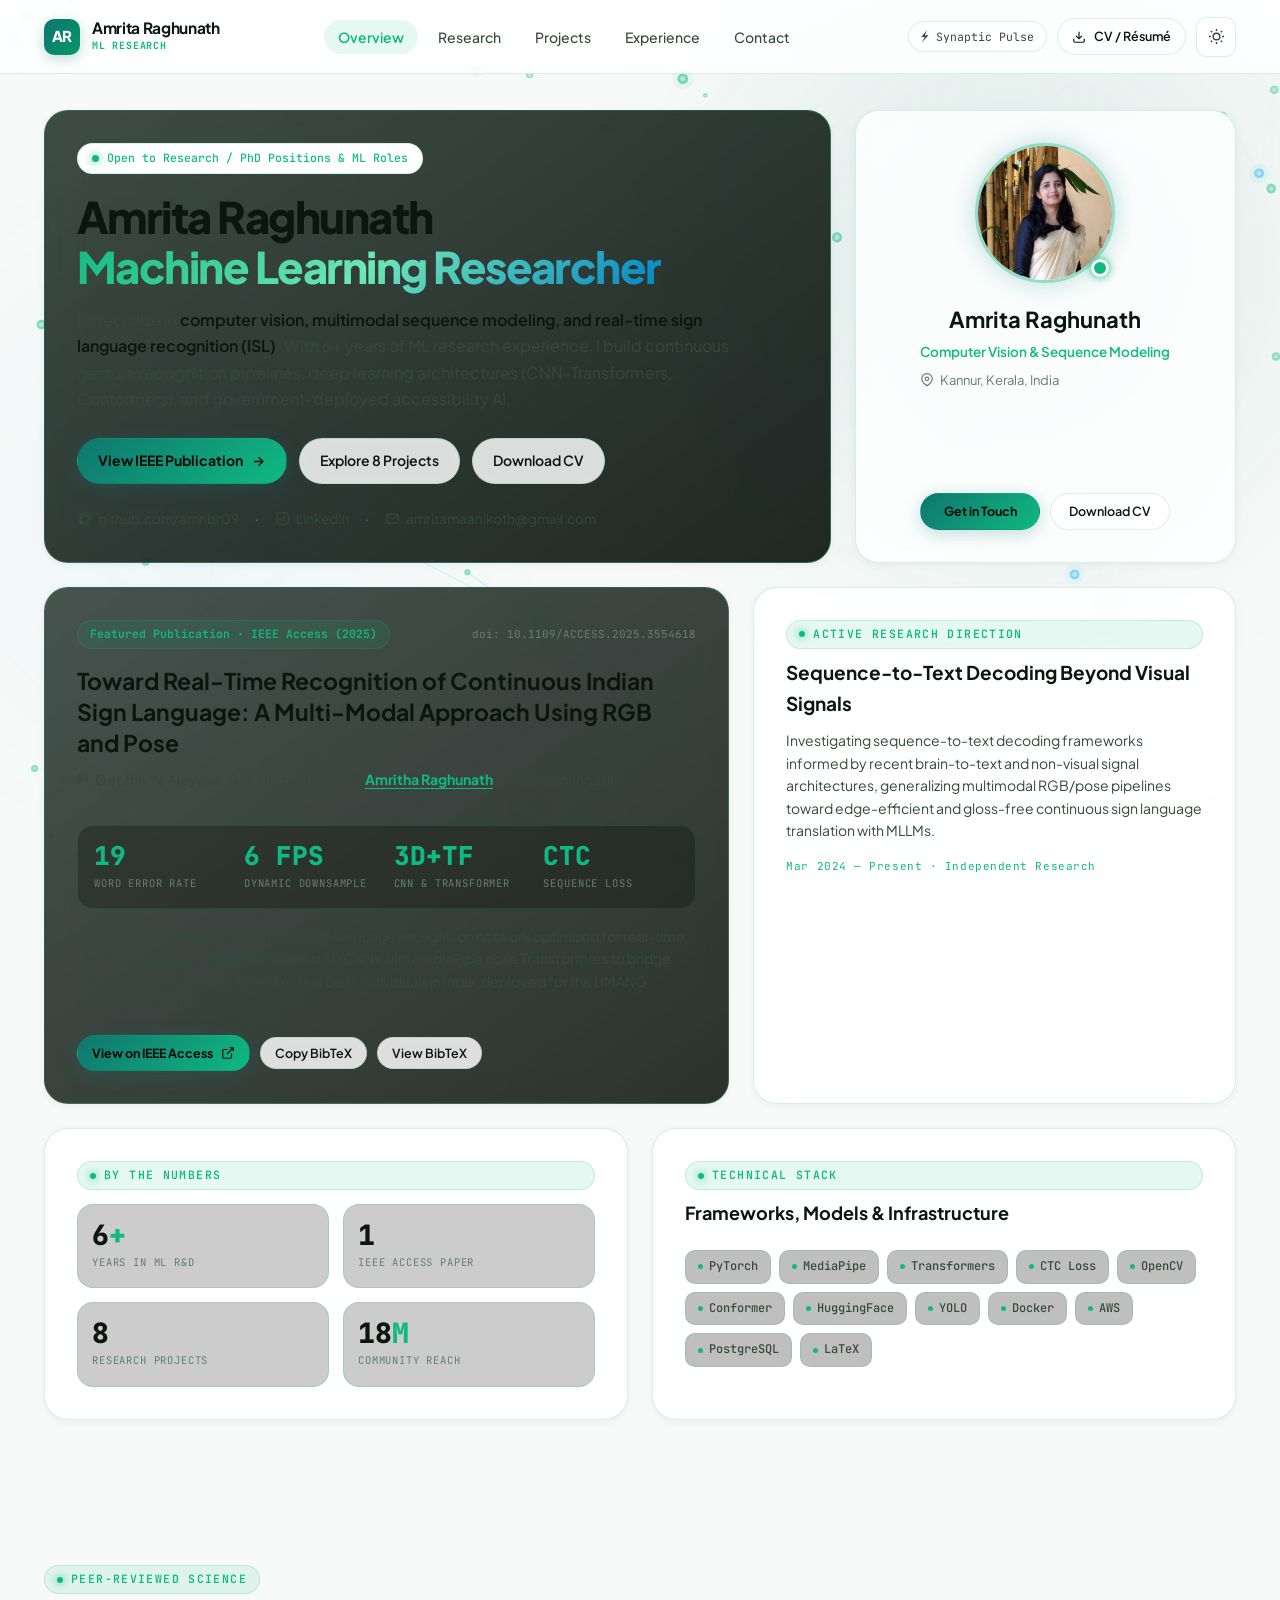
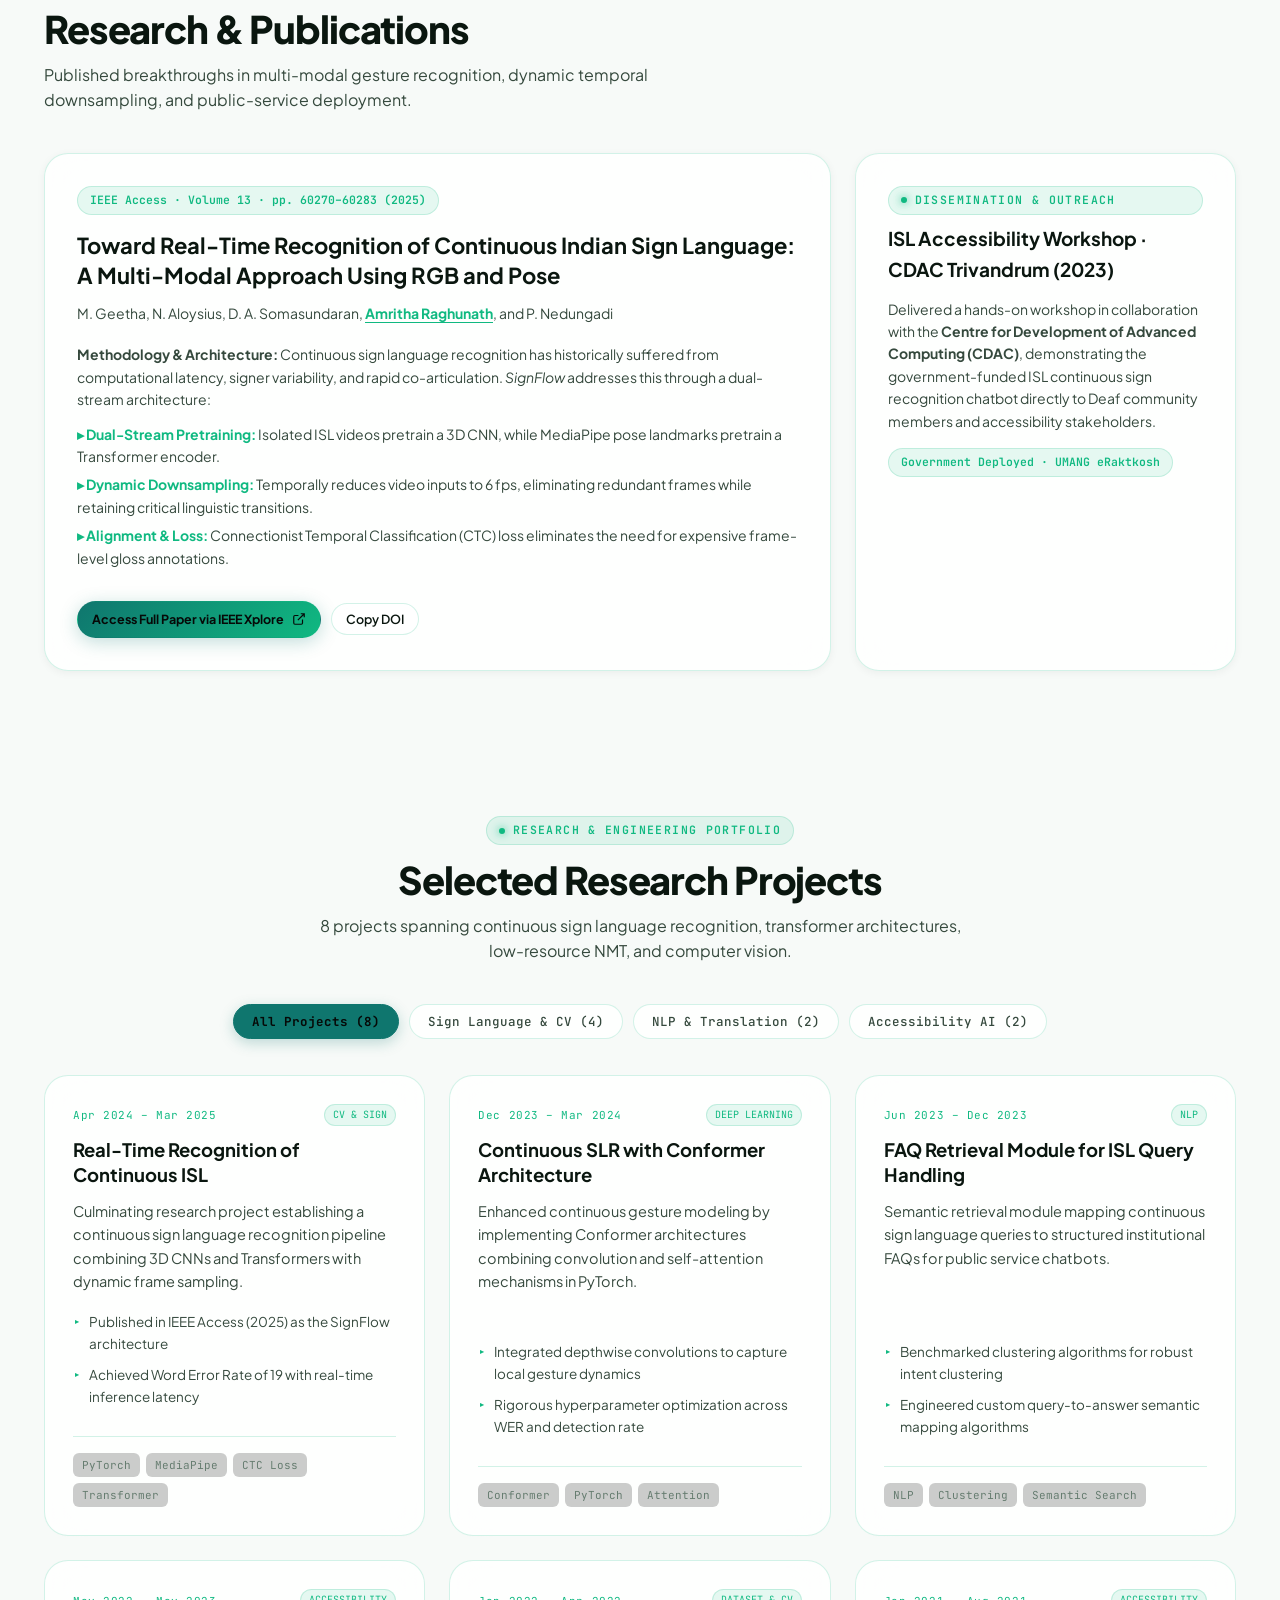
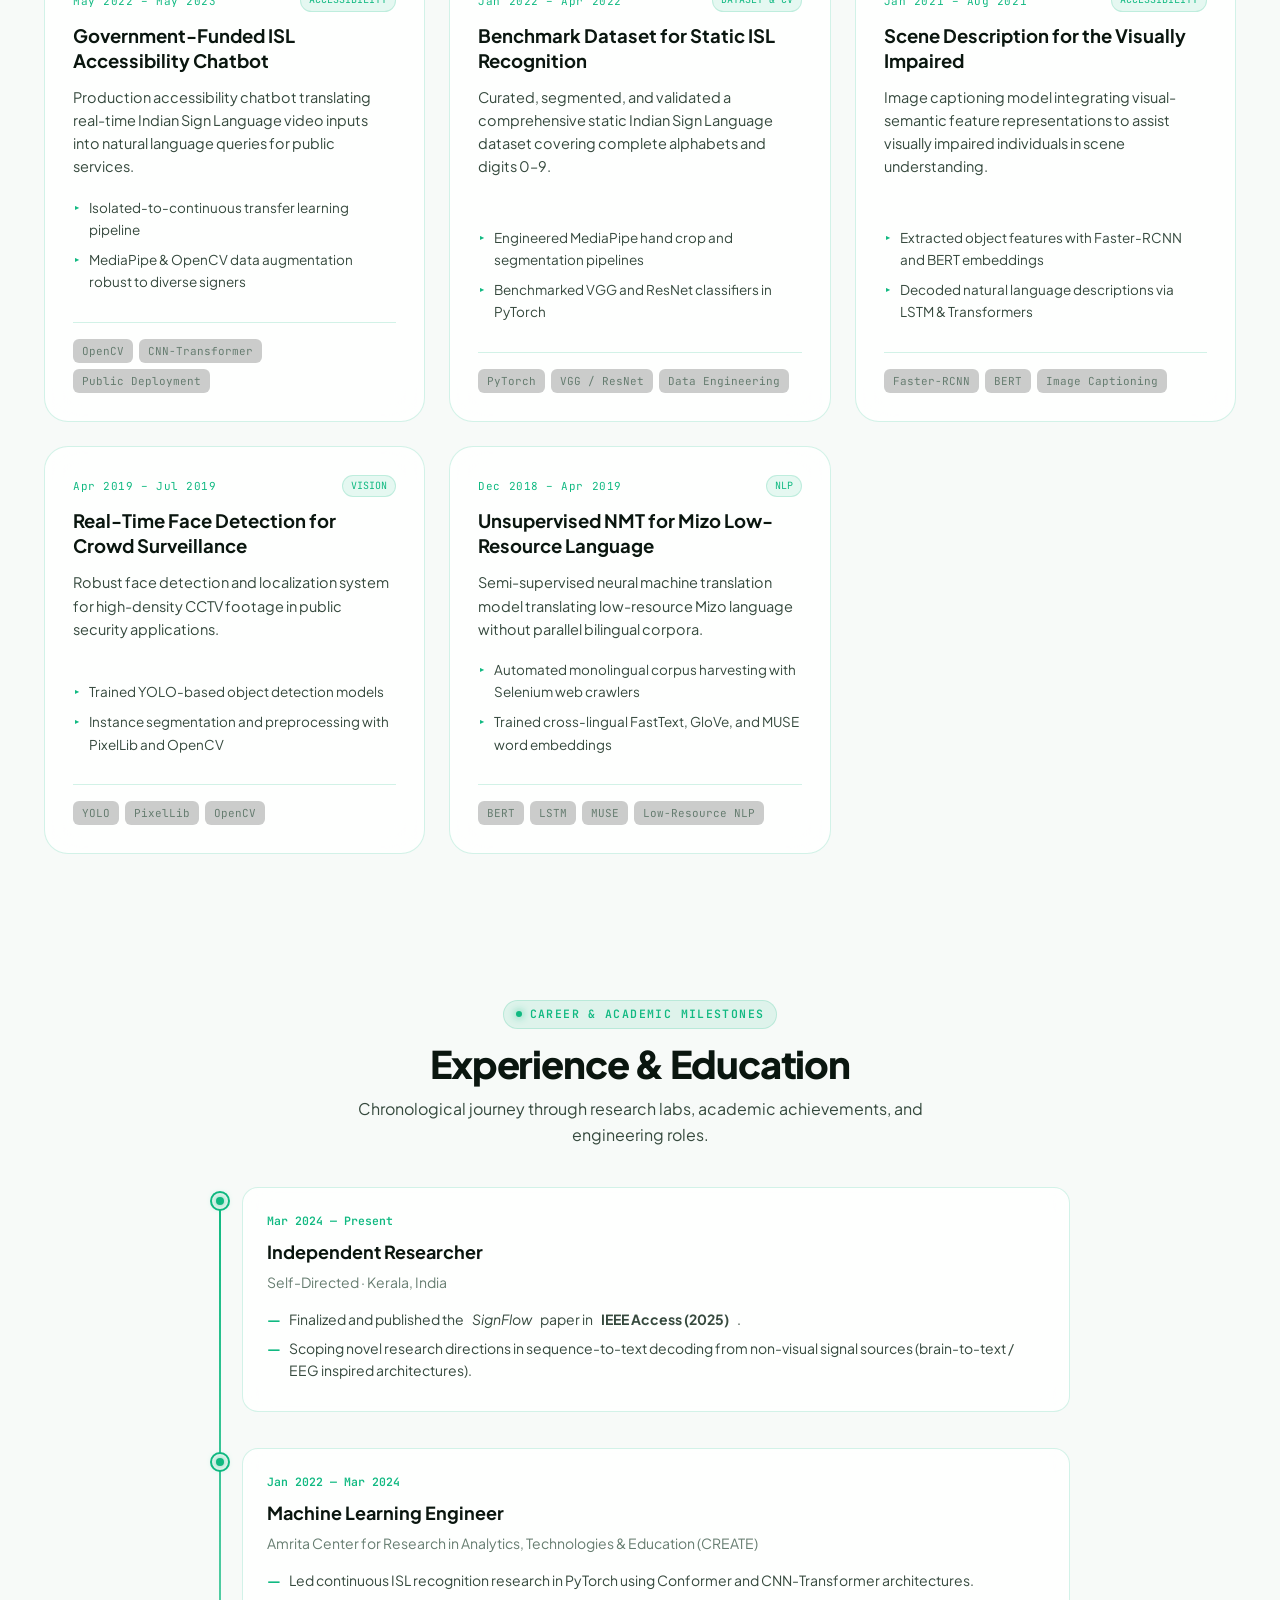
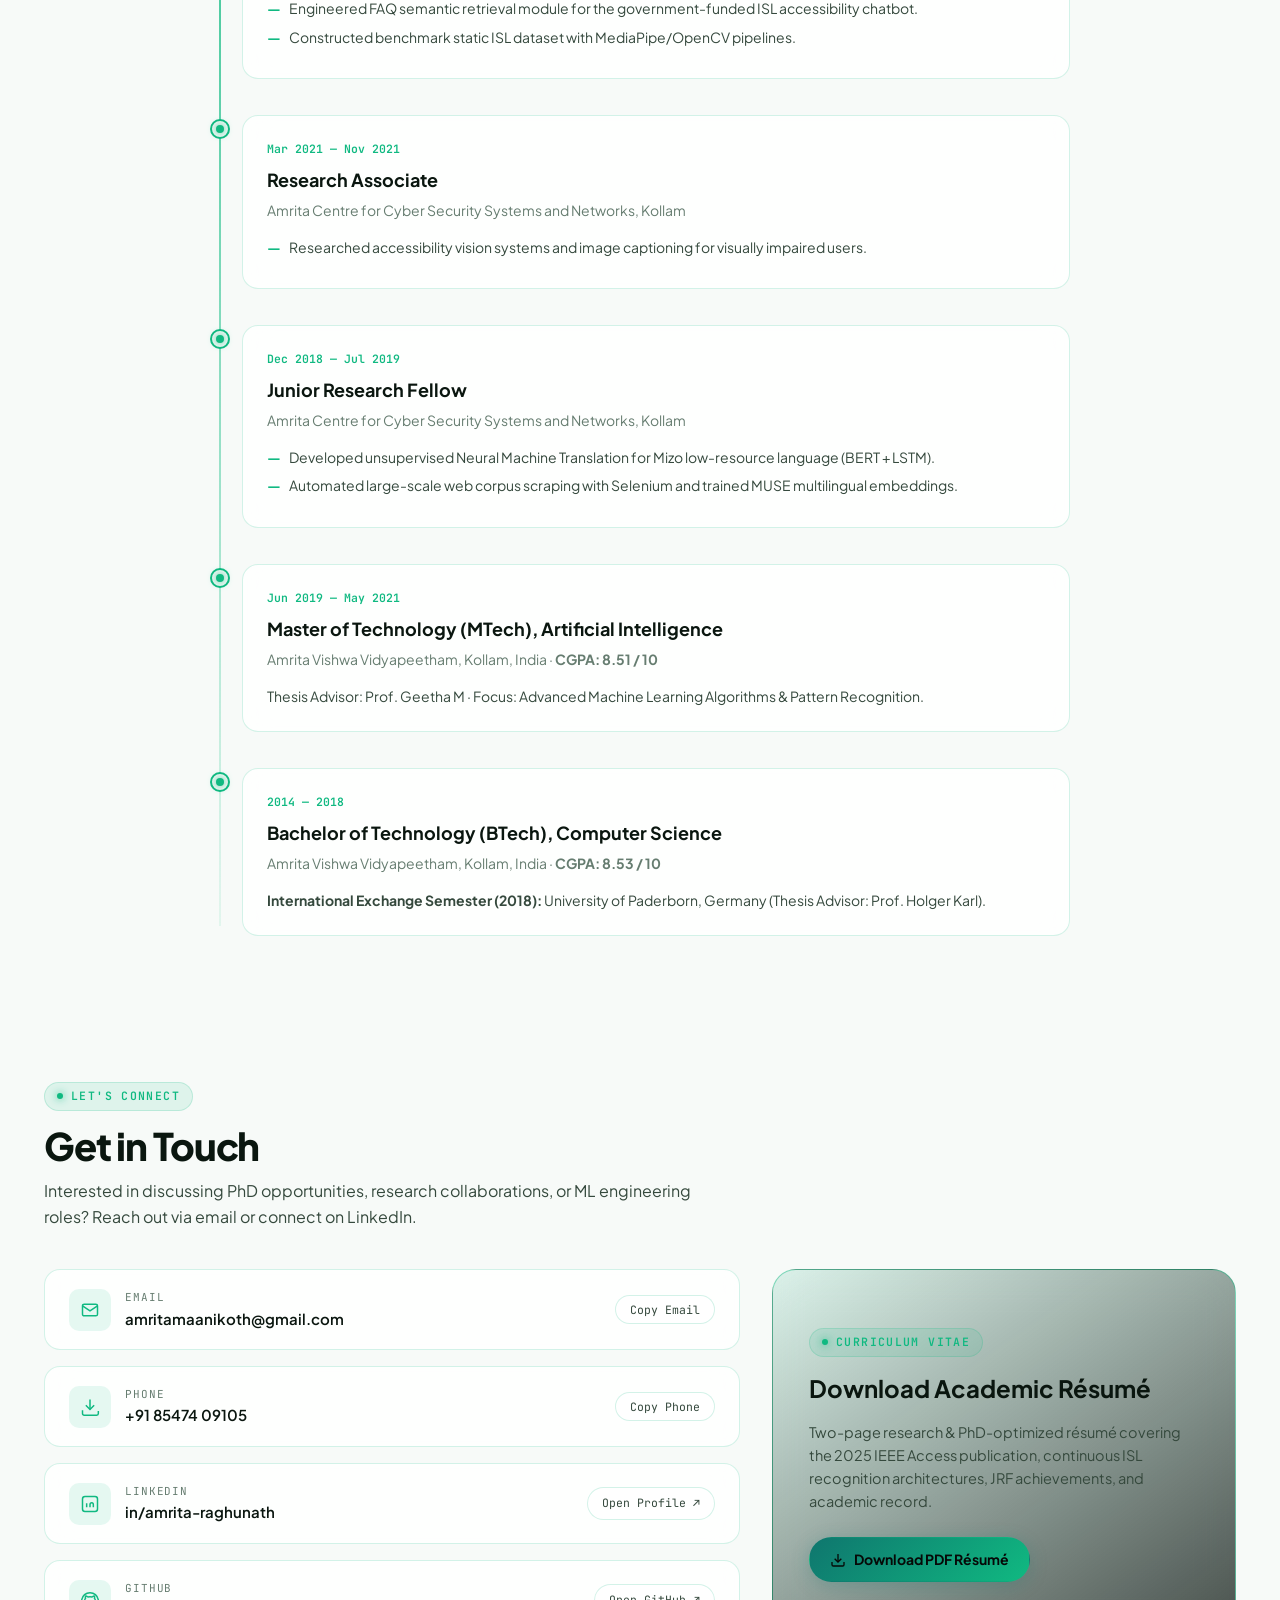
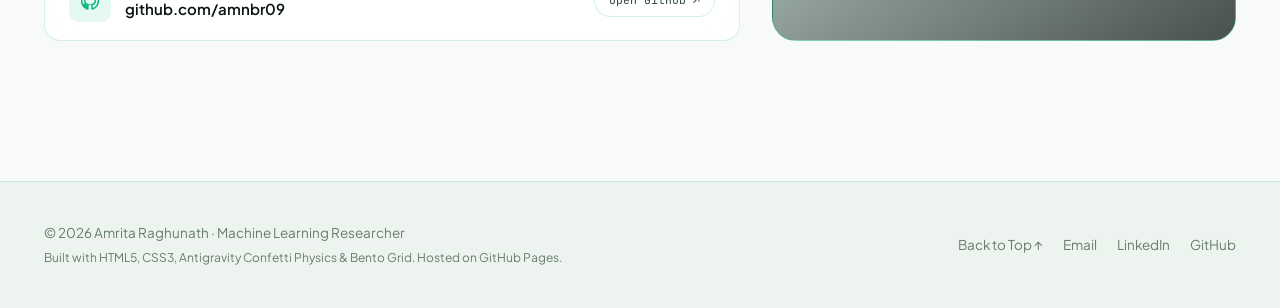
==== commit 573556c8: "Update index.html" ====
--- a/index.html
+++ b/index.html
@@ -65,7 +65,7 @@
           <span>Synaptic Pulse</span>
         </button>
 
-        <a href="assets/Amrita_Raghunath_Resume.pdf" class="btn btn-secondary btn-sm" download="Amrita_Raghunath_Resume.pdf">
+        <a href="assets/Amrita_Raghunath_Resume.pdf" class="btn btn-secondary btn-sm" download="Amrita-Raghunath.pdf">
           <svg width="14" height="14" viewBox="0 0 24 24" fill="none" stroke="currentColor" stroke-width="2"><path d="M21 15v4a2 2 0 0 1-2 2H5a2 2 0 0 1-2-2v-4"/><polyline points="7 10 12 15 17 10"/><line x1="12" y1="15" x2="12" y2="3"/></svg>
           <span>CV / Résumé</span>
         </a>
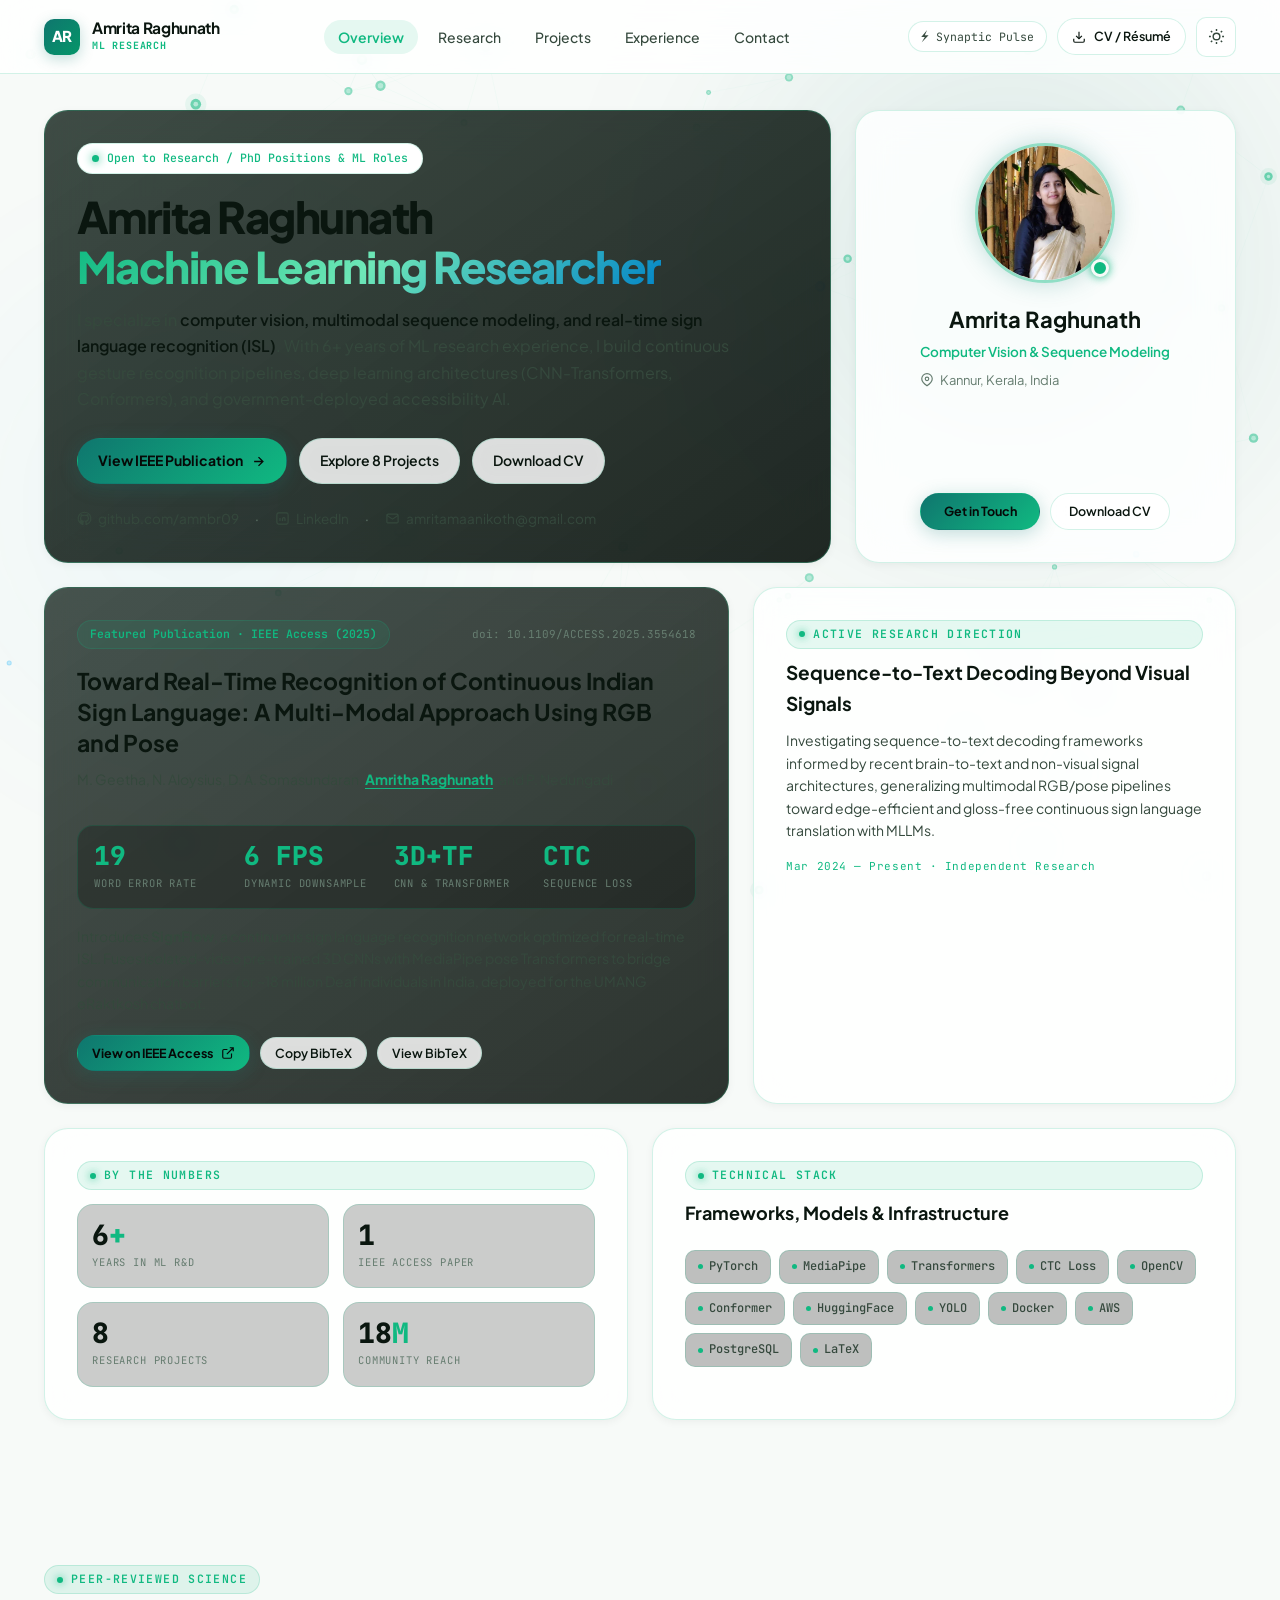
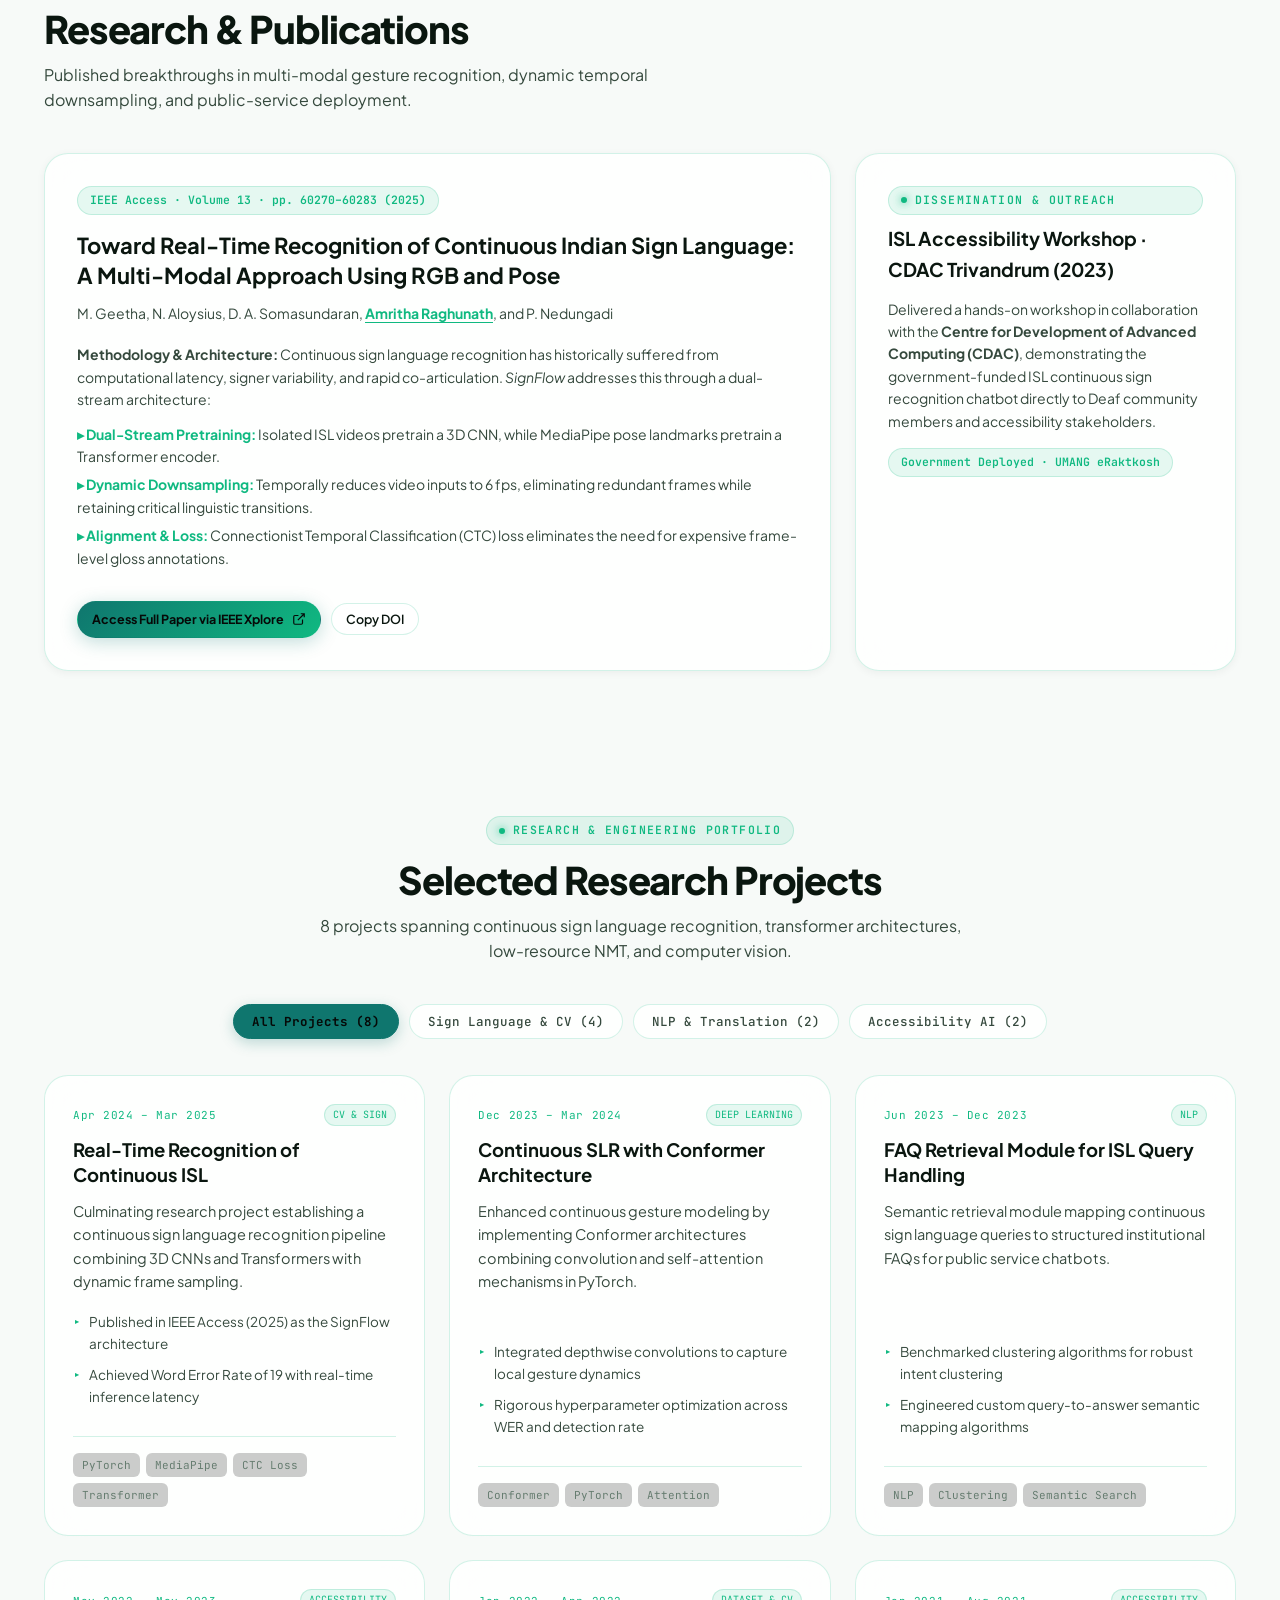
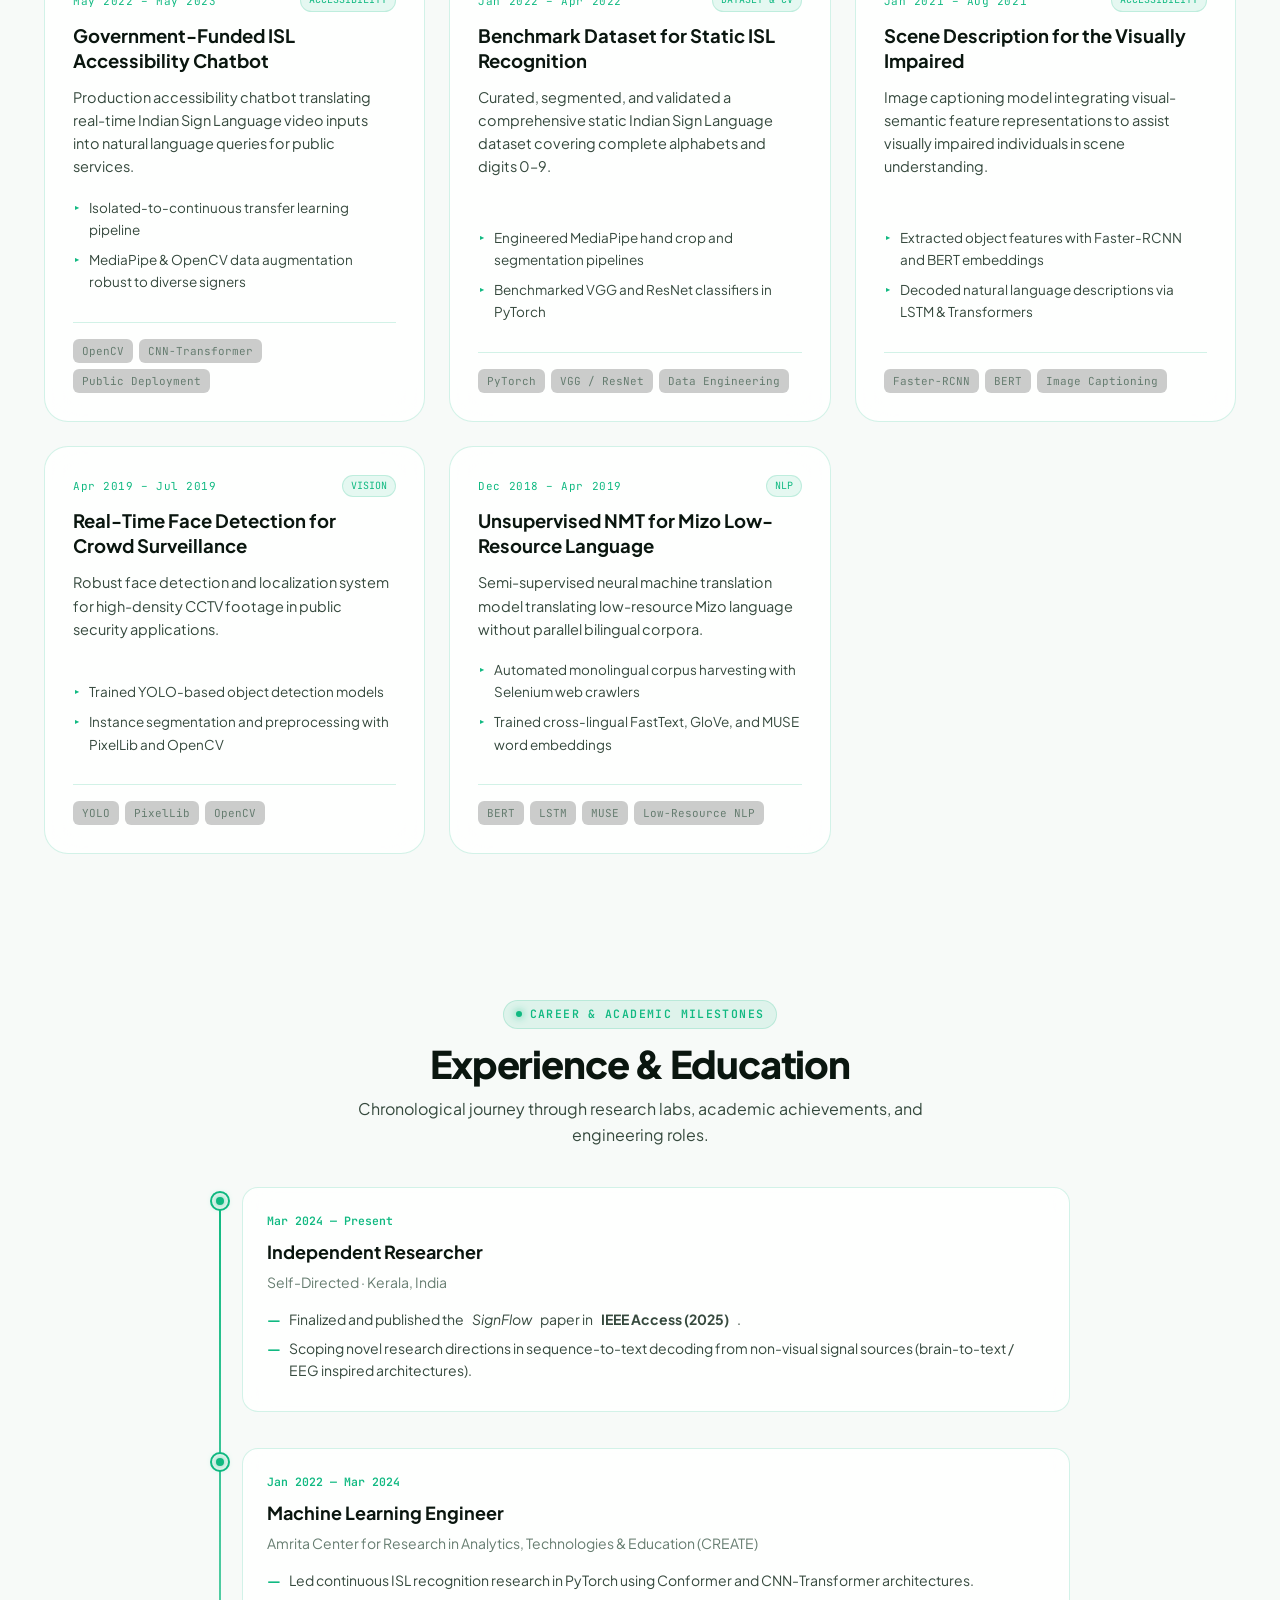
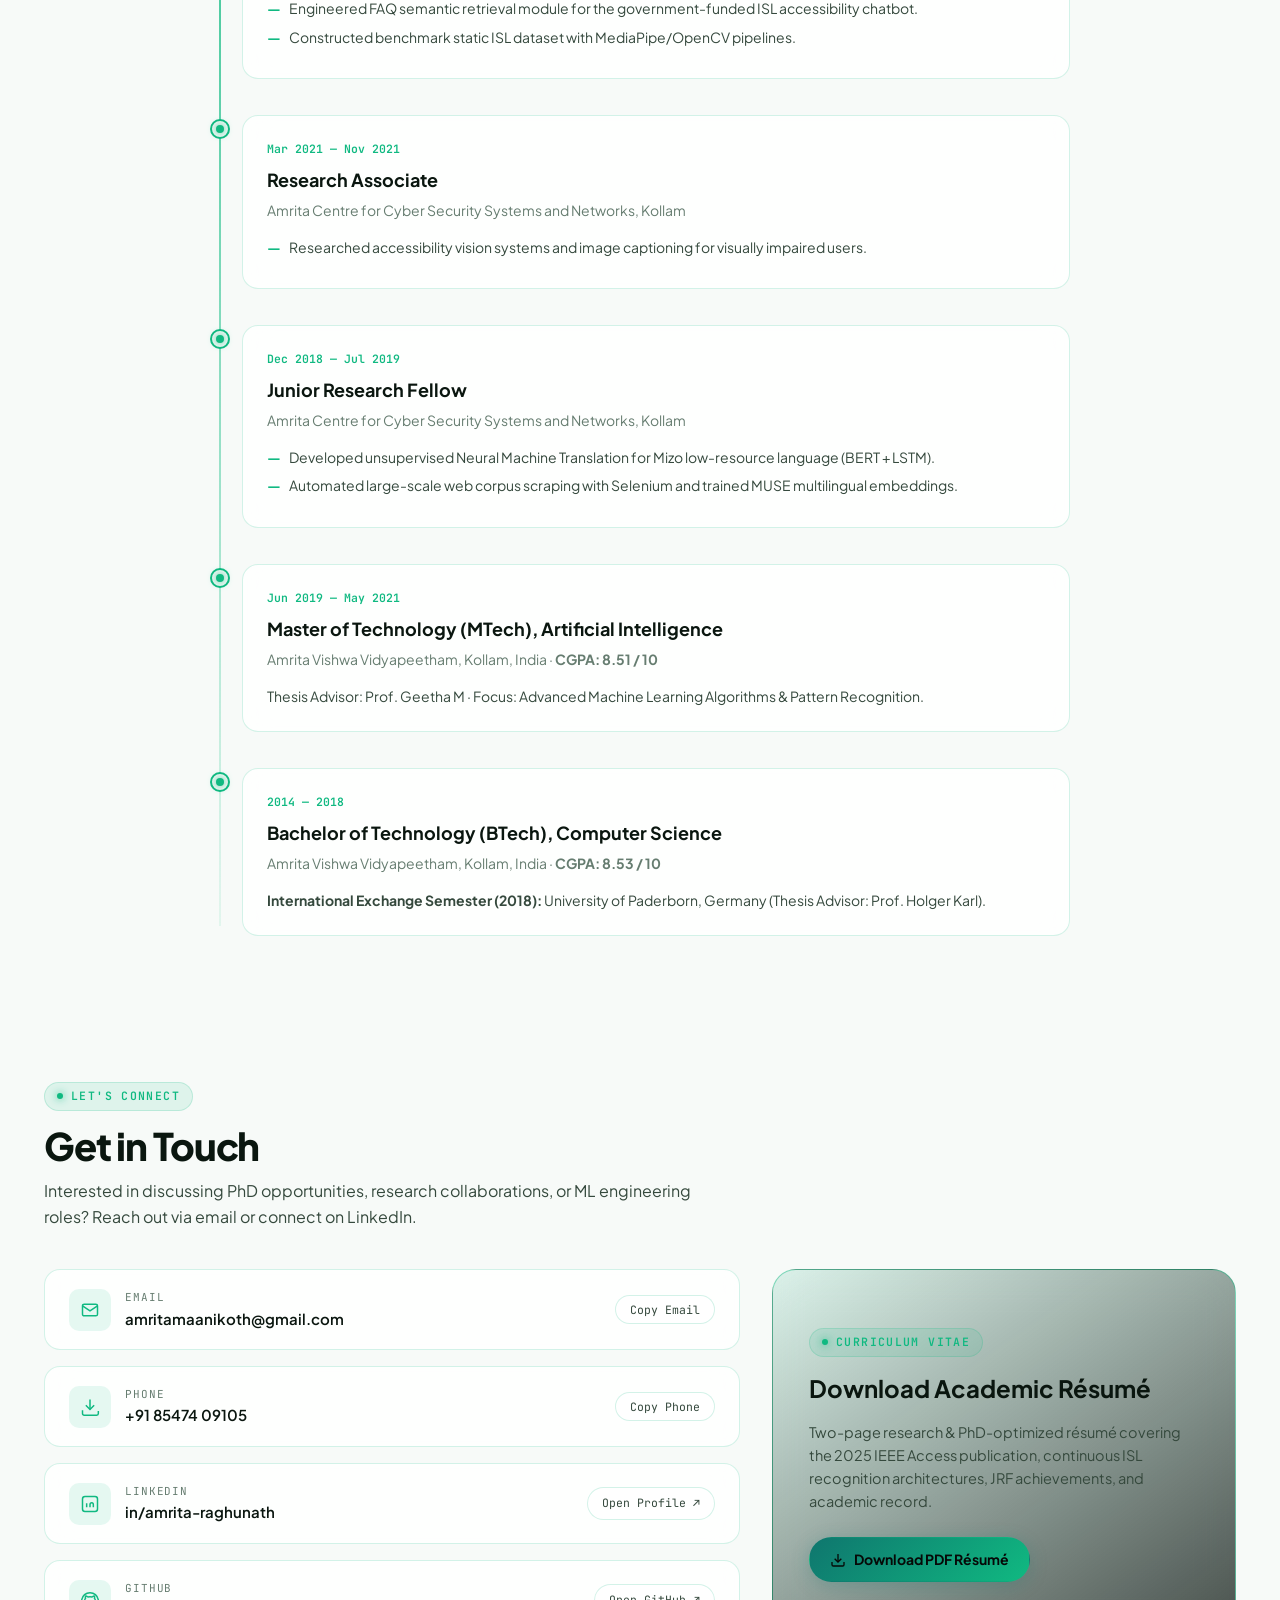
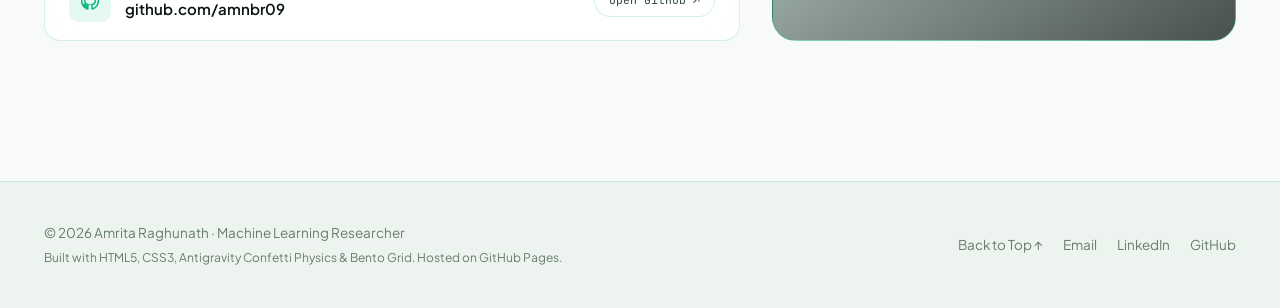
==== commit 9c2ed8a6: "Update index.html" ====
--- a/index.html
+++ b/index.html
@@ -65,7 +65,7 @@
           <span>Synaptic Pulse</span>
         </button>
 
-        <a href="assets/Amrita_Raghunath_Resume.pdf" class="btn btn-secondary btn-sm" download="Amrita-Raghunath.pdf">
+        <a href="assets/Amrita-Raghunath.pdf" class="btn btn-secondary btn-sm" download="Amrita-Raghunath.pdf">
           <svg width="14" height="14" viewBox="0 0 24 24" fill="none" stroke="currentColor" stroke-width="2"><path d="M21 15v4a2 2 0 0 1-2 2H5a2 2 0 0 1-2-2v-4"/><polyline points="7 10 12 15 17 10"/><line x1="12" y1="15" x2="12" y2="3"/></svg>
           <span>CV / Résumé</span>
         </a>
